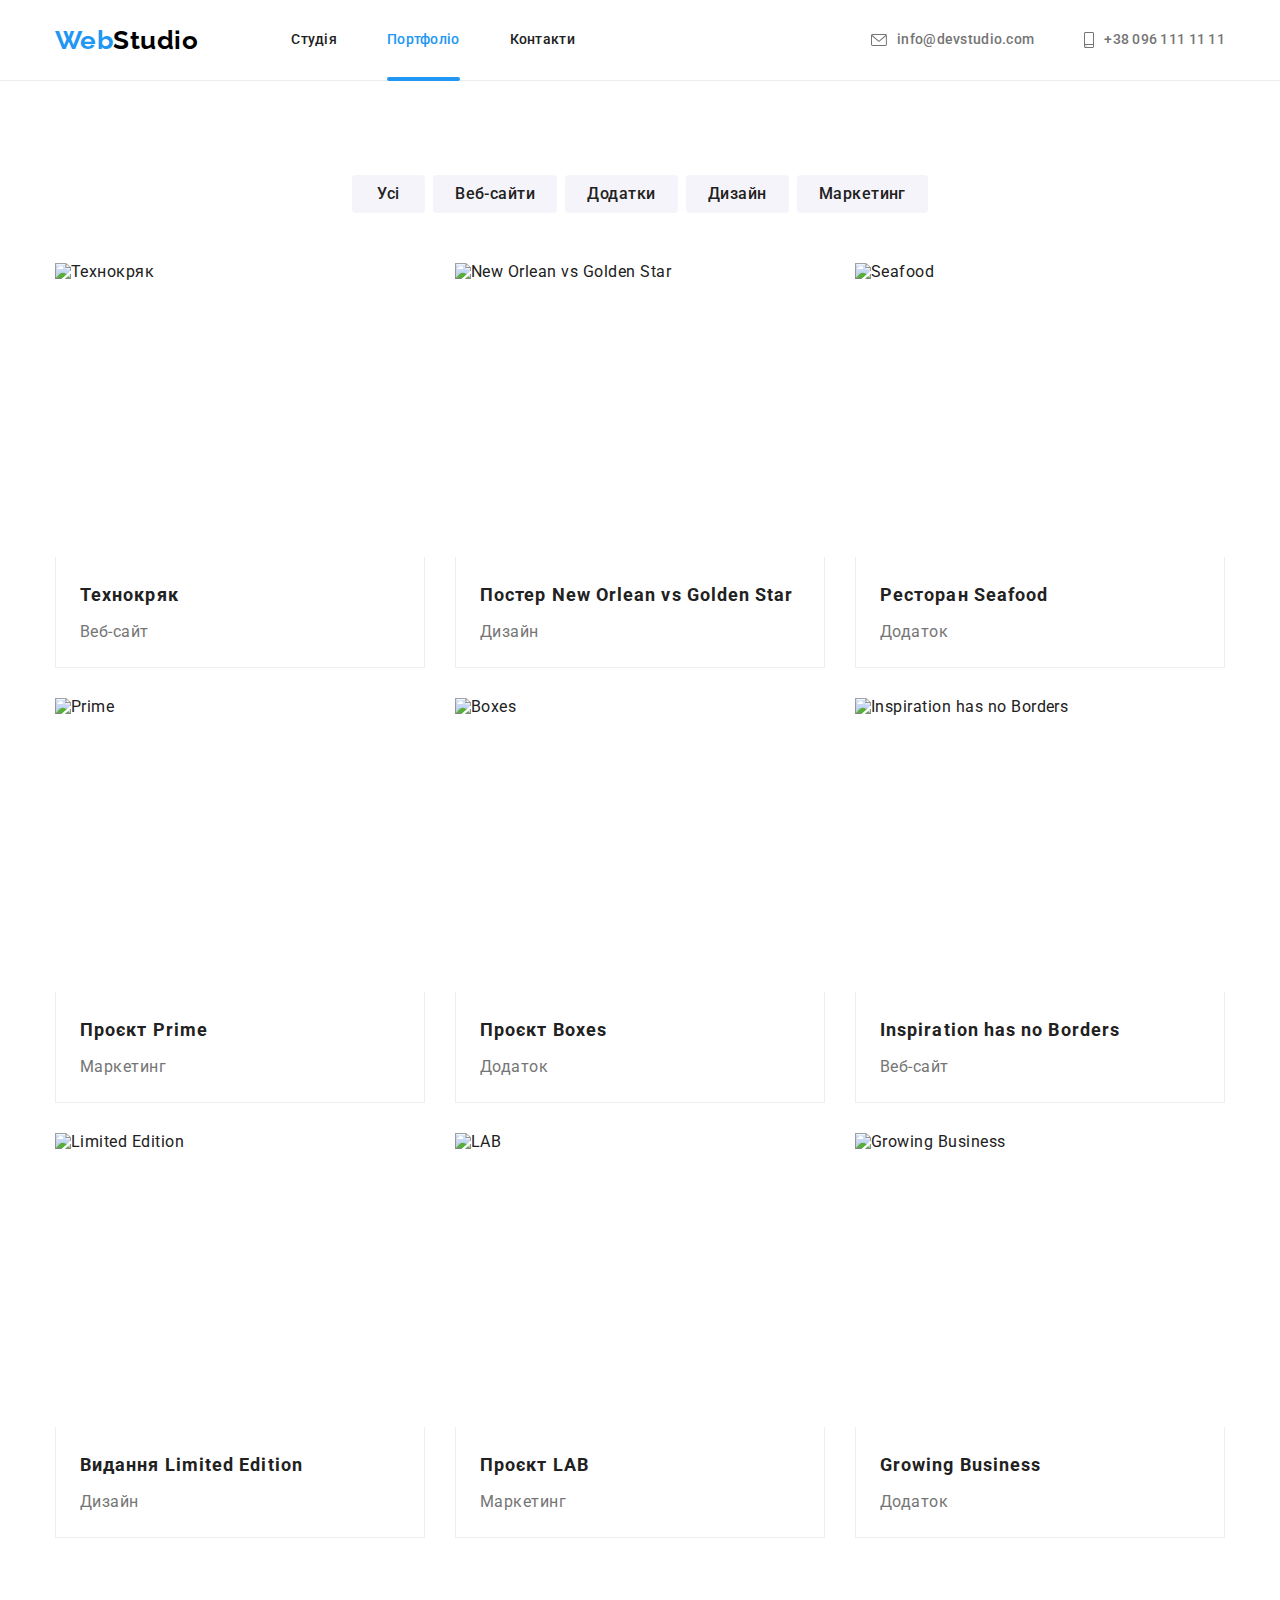
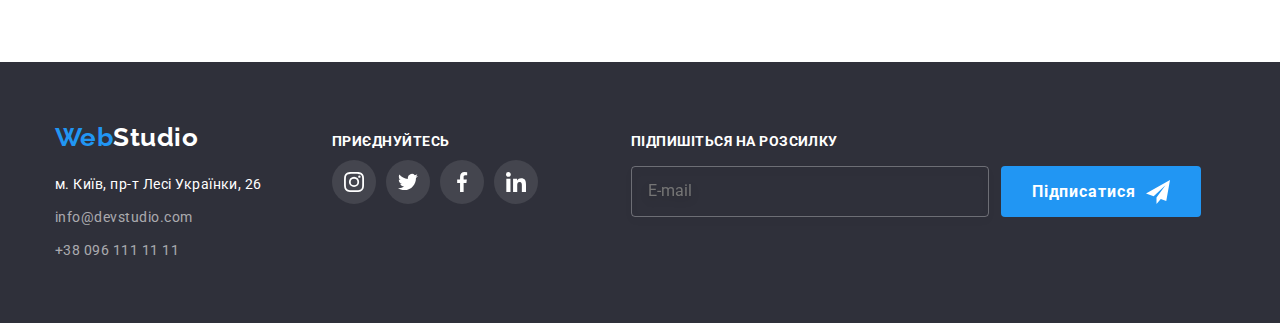
==== portfolio.html @ c639cb10 "SASS" ====
<!DOCTYPE html>
<html lang="uk">
  <head>
    <meta charset="UTF-8" />
    <meta http-equiv="X-UA-Compatible" content="IE=edge" />
    <meta name="viewport" content="width=device-width, initial-scale=1.0" />
    <title>WebStudio</title>
    <link rel="preconnect" href="https://fonts.googleapis.com" />
    <link rel="preconnect" href="https://fonts.gstatic.com" crossorigin />
    <link
      href="https://fonts.googleapis.com/css2?family=Raleway:wght@700&family=Roboto:wght@400;500;700;900&display=swap"
      rel="stylesheet"
    />
    <link
      rel="stylesheet"
      href="https://cdnjs.cloudflare.com/ajax/libs/modern-normalize/1.1.0/modern-normalize.min.css"
    />
    <!-- <link rel="stylesheet" href="./css/styles.css" /> -->
    <link rel="stylesheet" href="./css/main.min.css">
  </head>

  <body>
    <!--Шапка сайту-->
    <header class="header">
      <div class="container header__menu">
        <a class="logo header__logo" href="./index.html" lang="en"
          ><span class="logo--accent">Web</span>Studio</a>

        <nav class="nav">
          <ul class="nav__list">
            <li class="nav__item">
              <a class="nav__link" href="./index.html"
                >Студія</a
              >
            </li>
            <li class="nav__item">
              <a class="nav__link nav__link--current" href="./portfolio.html">Портфоліо</a>
            </li>
            <li class="nav__item"><a class="nav__link" href="">Контакти</a></li>
          </ul>
        </nav>

        <ul class="contacts">
          <li class="contacts__item">
            <a class="contacts__link" href="mailto:info@devstudio.com">
              <svg class="contacts__icon" width="16" height="12">
                <use href="./images/symbol-defs.svg#icon-envelope"></use>
              </svg>
              info@devstudio.com</a
            >
          </li>
          <li class="contacts__item">
            <a class="contacts__link" href="tel:+380961111111">
              <svg class="contacts__icon" width="10" height="16">
                <use href="./images/symbol-defs.svg#icon-smartphone"></use>
              </svg>
              +38 096 111 11 11</a
            >
          </li>
        </ul>
      </div>
    </header>

    <main>
      <section class="portfolio section">
        <div class="container">
          <!-- Buttons -->
          <h1 class="visually-hidden">Список проектів</h1>
          <ul class="portfolio__filters">
            <li class="portfolio__filter-item">
              <button class="portfolio__button" type="button">Усі</button>
            </li>
            <li class="portfolio__filter-item">
              <button class="portfolio__button" type="button">
                Веб-сайти
              </button>
            </li>
            <li class="portfolio__filter-item">
              <button class="portfolio__button" type="button">Додатки</button>
            </li>
            <li class="portfolio__filter-item">
              <button class="portfolio__button" type="button">Дизайн</button>
            </li>
            <li class="portfolio__filter-item">
              <button class="portfolio__button" type="button">Маркетинг</button>
            </li>
          </ul>

          <!-- Portfolio projects -->
          <ul class="portfolio__list">
            <li class="portfolio__item">
              <a class="project" href="">
                <div class="project__thumb">
                  <img
                    class="project__img"
                    src="./images/portfolio/project1.jpg"
                    alt="Технокряк"
                    width="370"
                    height="294"
                  />
                    <p class="project__thumb-text">Ресурс пропонує комплексні пропозиції з різним рівнем функціоналу та сервісів. Все це дозволить відвідувачу отримати вичерпні відомості про компанію чи приватну особу.</p>
                  </div>
                <div class="project__content">
                  <h2 class="project__title">Технокряк</h2>
                  <p class="project__works">Веб-сайт</p>
                </div>
              </a>
            </li>
            <li class="portfolio__item">
              <a class="project" href="">
                <div class="project__thumb">
                <img
                  class="project__img"
                  src="./images/portfolio/project2.jpg"
                  alt="New Orlean vs Golden Star"
                  width="370"
                  height="294"
                />
                <p class="project__thumb-text">Ресурс пропонує комплексні пропозиції з різним рівнем функціоналу та сервісів. Все це дозволить відвідувачу отримати вичерпні відомості про компанію чи приватну особу.</p>
                </div>
                <div class="project__content">
                  <h2 class="project__title">
                    Постер <span lang="en">New Orlean vs Golden Star</span>
                  </h2>
                  <p class="project__works">Дизайн</p>
                </div>
              </a>
            </li>
            <li class="portfolio__item">
              <a class="project" href="">
                <div class="project__thumb">
                <img
                  class="project__img"
                  src="./images/portfolio/project3.jpg"
                  alt="Seafood"
                  width="370"
                  height="294"
                />
                <p class="project__thumb-text">Ресурс пропонує комплексні пропозиції з різним рівнем функціоналу та сервісів. Все це дозволить відвідувачу отримати вичерпні відомості про компанію чи приватну особу.</p>
                </div>
                <div class="project__content">
                  <h2 class="project__title">
                    Ресторан <span lang="en">Seafood</span>
                  </h2>
                  <p class="project__works">Додаток</p>
                </div>
              </a>
            </li>
            <li class="portfolio__item">
              <a class="project" href="">
                <div class="project__thumb">
                <img
                  class="project__img"
                  src="./images/portfolio/project4.jpg"
                  alt="Prime"
                  width="370"
                  height="294"
                />
                <p class="project__thumb-text">Ресурс пропонує комплексні пропозиції з різним рівнем функціоналу та сервісів. Все це дозволить відвідувачу отримати вичерпні відомості про компанію чи приватну особу.</p>
                </div>
                <div class="project__content">
                  <h2 class="project__title">
                    Проєкт <span lang="en">Prime</span>
                  </h2>
                  <p class="project__works">Маркетинг</p>
                </div>
              </a>
            </li>
            <li class="portfolio__item">
              <a class="project" href="">
                <div class="project__thumb">
                <img
                  class="project__img"
                  src="./images/portfolio/project5.jpg"
                  alt="Boxes"
                  width="370"
                  height="294"
                />
                <p class="project__thumb-text">Ресурс пропонує комплексні пропозиції з різним рівнем функціоналу та сервісів. Все це дозволить відвідувачу отримати вичерпні відомості про компанію чи приватну особу.</p>
                </div>
                <div class="project__content">
                  <h2 class="project__title">
                    Проєкт <span lang="en">Boxes</span>
                  </h2>
                  <p class="project__works">Додаток</p>
                </div>
              </a>
            </li>
            <li class="portfolio__item">
              <a class="project" href="">
                <div class="project__thumb">
                <img
                  class="project__img"
                  src="./images/portfolio/project6.jpg"
                  alt="Inspiration has no Borders"
                  width="370"
                  height="294"
                />
                <p class="project__thumb-text">Ресурс пропонує комплексні пропозиції з різним рівнем функціоналу та сервісів. Все це дозволить відвідувачу отримати вичерпні відомості про компанію чи приватну особу.</p>
                </div>
                <div class="project__content">
                  <h2 class="project__title" lang="en">
                    Inspiration has no Borders
                  </h2>
                  <p class="project__works">Веб-сайт</p>
                </div>
              </a>
            </li>
            <li class="portfolio__item">
              <a class="project" href="">
                <div class="project__thumb">
                <img
                  class="project__img"
                  src="./images/portfolio/project7.jpg"
                  alt="Limited Edition"
                  width="370"
                  height="294"
                />
                <p class="project__thumb-text">Ресурс пропонує комплексні пропозиції з різним рівнем функціоналу та сервісів. Все це дозволить відвідувачу отримати вичерпні відомості про компанію чи приватну особу.</p>
                </div>
                <div class="project__content">
                  <h2 class="project__title">
                    Видання <span lang="en">Limited Edition</span>
                  </h2>
                  <p class="project__works">Дизайн</p>
                </div>
              </a>
            </li>
            <li class="portfolio__item">
              <a class="project" href="">
                <div class="project__thumb">
                <img
                  class="project__img"
                  src="./images/portfolio/project8.jpg"
                  alt="LAB"
                  width="370"
                  height="294"
                />
                <p class="project__thumb-text">Ресурс пропонує комплексні пропозиції з різним рівнем функціоналу та сервісів. Все це дозволить відвідувачу отримати вичерпні відомості про компанію чи приватну особу.</p>
                </div>
                <div class="project__content">
                  <h2 class="project__title">
                    Проєкт <span lang="en">LAB</span>
                  </h2>
                  <p class="project__works">Маркетинг</p>
                </div>
              </a>
            </li>
            <li class="portfolio__item">
              <a class="project" href="">
                <div class="project__thumb">
                <img
                  class="project__img"
                  src="./images/portfolio/project9.jpg"
                  alt="Growing Business"
                  width="370"
                  height="294"
                />
                <p class="project__thumb-text">Ресурс пропонує комплексні пропозиції з різним рівнем функціоналу та сервісів. Все це дозволить відвідувачу отримати вичерпні відомості про компанію чи приватну особу.</p>
                </div>
                <div class="project__content">
                  <h2 class="project__title" lang="en">Growing Business</h2>
                  <p class="project__works">Додаток</p>
                </div>
              </a>
            </li>
          </ul>
        </div>
      </section>
    </main>

    <!-- Футер -->
    <footer class="footer">
      <div class="container footer__container">
        <div class="logo-address">
          <a class="logo footer__logo" href="./index.html" lang="en"
            ><span class="logo--accent">Web</span>Studio</a
          >
          <address>
            <ul class="address">
              <li class="address__item">
                <p>м. Київ, пр-т Лесі Українки, 26</p>
              </li>
              <li class="address__item">
                <a class="address__link" href="mailto:info@devstudio.com"
                  >info@devstudio.com</a
                >
              </li>
              <li class="address__item">
                <a class="address__link" href="tel:+380961111111"
                  >+38 096 111 11 11</a
                >
              </li>
            </ul>
          </address>
        </div>

        <div class="join-in footer__join-in">
          <h2 class="join-in__sub-title">Приєднуйтесь</h2>
          <ul class="social">
            <li class="social__item">
              <a class="social__link social__link--gray-bcg" href="">
                <svg class="social__icon" width="20" height="20">
                  <use href="./images/symbol-defs.svg#icon-instagram"></use>
                </svg>
              </a>
            </li>
            <li class="social__item">
              <a class="social__link social__link--gray-bcg" href="">
                <svg class="social__icon" width="20" height="20">
                  <use href="./images/symbol-defs.svg#icon-twitter"></use>
                </svg>
              </a>
            </li>
            <li class="social__item">
              <a class="social__link social__link--gray-bcg" href="">
                <svg class="social__icon" width="20" height="20">
                  <use href="./images/symbol-defs.svg#icon-facebook"></use>
                </svg>
              </a>
            </li>
            <li class="social__item">
              <a class="social__link social__link--gray-bcg" href="">
                <svg class="social__icon" width="20" height="20">
                  <use href="./images/symbol-defs.svg#icon-linkedin"></use>
                </svg>
              </a>
            </li>
          </ul>
        </div>

        <div class="subscribe">
          <b class="subscribe__title">Підпишіться на розсилку</b>
          <form>
            <div class="subscribe__form">
              <input
                class="subscribe__input"
                name="email"
                type="email"
                placeholder="E-mail"
              />
              <button class="button button--secondary" type="submit">
                Підписатися
                <svg width="24" height="24">
                  <use href="./images/symbol-defs.svg#icon-send"></use>
                </svg>
              </button>
            </div>
          </form>
        </div>
      </div>
    </footer>
  </body>
</html>
---- css/styles.css ----
:root {
  --primary-text-color: #212121;
  --primary-white-color: #ffffff;
  --secondary-text-color: #757575;
  --logo-black-color: #000000;
  --bcg-hero-footer-color: #2f303a;
  --bcg-secondary-color: #f5f4fa;
  --accent-color: #2196f3;
  --text-footer-address-color: rgba(255, 255, 255, 0.6);
  --hover-button: #188ce8;
  --border-bottom-hero: #ececec;
  --border-content-portfolio: #eeeeee;
  --icon-envelope-phone: #757575;
  --social-networks: #afb1b8;
  --bcg-icon-footer: #44454e;
  --transition-timing: cubic-bezier(0.4, 0, 0.2, 1);
  --transition-duration: 250ms;
  --label-img-section: rgba(47, 48, 58, 0.8);
}

body {
  font-family: "Roboto", sans-serif;
  letter-spacing: 0.03em;
  color: var(--primary-text-color);
  background-color: var(--primary-white-color);
}

h1,
h2,
h3,
h4,
h5,
h6,
p {
  margin: 0;
}

.list {
  padding: 0;
  margin: 0;
  list-style: none;
}

.container {
  width: 1200px;
  padding-left: 15px;
  padding-right: 15px;
  margin: 0 auto;
}

.visually-hidden {
  overflow: hidden;
  position: absolute;
  white-space: nowrap;
  clip: rect(0 0 0 0);
  clip-path: inset(50%);
  height: 1px;
  width: 1px;
}

/* header */
.logo {
  transition: color var(--transition-duration) var(--transition-timing);

  color: var(--logo-black-color);
  font-family: "Raleway", sans-serif;
  font-weight: 700;
  font-size: 26px;
  line-height: 1.19;
  text-decoration: none;
}

.header__logo {
  margin-right: 93px;
}

.header {
  border-bottom: 1px solid var(--border-bottom-hero);
}

.logo--accent,
.logo:hover,
.logo:focus {
  color: var(--accent-color);
}

.header__menu {
  display: flex;
  align-items: center;
}

.nav__list {
  display: flex;
}

.nav__item:not(:last-child) {
  margin-right: 50px;
}

.nav__link {
  position: relative;

  transition: color var(--transition-duration) var(--transition-timing);

  display: block;
  padding: 32px 0;

  color: var(--primary-text-color);
  font-weight: 500;
  font-size: 14px;
  line-height: 1.14;
  letter-spacing: 0.02em;
  text-decoration: none;
}

.nav__link--current,
.nav__link:hover,
.nav__link:focus {
  color: var(--accent-color);
}

.nav__link--current::after {
  position: absolute;
  left: 0;
  bottom: -1px;

  display: inline-block;
  content: "";
  width: 100%;
  height: 4px;

  border-radius: 2px;
  background-color: var(--accent-color);
}

.contacts {
  display: flex;
  margin-left: auto;
}

.contacts__item + .contacts__item {
  margin-left: 50px;
}

.contacts__link {
  transition: color var(--transition-duration) var(--transition-timing);

  display: flex;
  align-items: center;
  padding: 32px 0;

  font-weight: 500;
  font-size: 14px;
  line-height: 1.14;
  letter-spacing: 0.02em;
  text-decoration: none;
  color: var(--secondary-text-color);
}

.contacts__link:hover,
.contacts__link:focus {
  color: var(--accent-color);
}

.contacts__icon {
  margin-right: 10px;

  fill: currentColor;
}

/* Hero */
.hero {
  padding: 200px 0;
  margin-left: auto;
  margin-right: auto;
  max-width: 1600px;

  background-image: linear-gradient(
      rgba(47, 48, 58, 0.4),
      rgba(47, 48, 58, 0.4)
    ),
    url(../images/hero-bcg.jpg);
  background-repeat: repeat;
  background-position: center;
  background-size: cover;
  text-align: center;
  background-color: var(--bcg-hero-footer-color);
}

.hero__title {
  margin: 0 auto;
  margin-bottom: 30px;
  max-width: 696px;

  font-weight: 900;
  font-size: 44px;
  line-height: 1.36;
  text-align: center;
  letter-spacing: 0.06em;
  text-transform: uppercase;
  color: var(--primary-white-color);
}

.button {
  transition: background-color var(--transition-duration)
    var(--transition-timing);

  padding: 10px 32px;
  min-width: 216px;

  font-family: inherit;
  font-weight: 700;
  font-size: 16px;
  line-height: 1.88;
  letter-spacing: 0.06em;
  border-radius: 4px;
  border: none;
  color: var(--primary-white-color);
  background-color: var(--accent-color);
  cursor: pointer;
}

/* .button.primary {
    padding: 10px 32px;
    min-width: 216px;
} */

.button:hover,
.button:focus {
  background-color: var(--hover-button);
}

/* Sections */
.section {
  padding: 94px 0;
}

.title {
  font-weight: 700;
  font-size: 36px;
  line-height: 1.17;
  text-align: center;
}

/* Features */
.features__title {
  margin-bottom: 50px;
}

.benefits__list {
  display: flex;
}

.benefits__item:not(:last-child) {
  margin-right: 30px;
  max-width: 270px;
}

.benefits__svg-container {
  display: flex;
  justify-content: center;
  align-items: center;
  margin-bottom: 30px;
  width: 270px;
  height: 120px;

  border-radius: 4px;
  background-color: var(--bcg-secondary-color);
}

.benefits__sub-title {
  margin-bottom: 10px;

  color: var(--primary-text-color);
  font-weight: 700;
  font-size: 14px;
  line-height: 1.14;
  text-transform: uppercase;
}

.benefits__text {
  font-size: 14px;
  line-height: 1.71;
  color: var(--secondary-text-color);
}

/* What we do? */
.activities {
  padding-top: 0;
  padding-bottom: 94px;
}

.activities__title {
  margin-bottom: 50px;
}

.app {
  display: flex;
}

.app__item:not(:last-child) {
  margin-right: 30px;
}

.app__icon {
  display: block;
}

.app__label {
  position: relative;
}

.app__sub-title {
  position: absolute;
  bottom: 0;
  left: 0;

  display: flex;
  justify-content: center;
  align-items: center;
  width: 100%;
  height: 70px;

  font-weight: 700;
  font-size: 14px;
  line-height: 1.14;
  text-transform: uppercase;

  color: var(--primary-white-color);
  background-color: var(--label-img-section);
}

/* Our team */
.squad {
  background-color: var(--bcg-secondary-color);
}

.squad__title {
  margin-bottom: 50px;
}

.team {
  display: flex;
}

.team__item {
  width: calc((100% - 90px) / 4);

  box-shadow: 0px 1px 3px rgba(0, 0, 0, 0.12), 0px 1px 1px rgba(0, 0, 0, 0.14),
    0px 2px 1px rgba(0, 0, 0, 0.2);
  border-radius: 0px 0px 4px 4px;
  background-color: var(--primary-white-color);
}

.team__item:not(:last-child) {
  margin-right: 30px;
}

.team__icon {
  display: block;
  /* width: 100%; */
}

.team__info {
  padding: 30px;
}

.team__name {
  margin-bottom: 10px;

  font-weight: 500;
  font-size: 16px;
  line-height: 1.19;
  text-align: center;
}

.team__position {
  margin-bottom: 16px;

  font-size: 16px;
  line-height: 1.19;
  text-align: center;
  color: var(--secondary-text-color);
}

/* Social network */
.social {
  display: flex;
  justify-content: center;
  align-items: center;
}

.social__item:not(:last-child) {
  margin-right: 10px;
}

.social__link {
  transition: background-color var(--transition-duration)
      var(--transition-timing),
    color var(--transition-duration) var(--transition-timing);

  display: flex;
  justify-content: center;
  align-items: center;
  width: 44px;
  height: 44px;

  border-radius: 50%;
  color: var(--social-networks);
}

.social__link:hover,
.social__link:focus {
  color: var(--primary-white-color);
  background-color: var(--accent-color);
}

.social__link:not(:last-child) {
  margin-right: 10px;
}

.social__icon {
  fill: currentColor;
}

/* Regular customers */
.clientele__title {
  margin-bottom: 50px;
}

.clients {
  display: flex;
}

.clients__item:not(:last-child) {
  margin-right: 30px;
}

.clients__link {
  transition: color var(--transition-duration) var(--transition-timing),
    border var(--transition-duration) var(--transition-timing);

  display: flex;
  justify-content: center;
  align-items: center;
  width: 170px;
  height: 92px;

  border: 1px solid var(--social-networks);
  border-radius: 4px;
  color: var(--social-networks);
}

.clients__link:hover,
.clients__link:focus {
  border: 1px solid var(--accent-color);
  color: var(--accent-color);
}

.clients__icon {
  fill: currentColor;
}

/* Footer */
.footer {
  padding: 60px 0;

  color: var(--primary-white-color);
  background-color: var(--bcg-hero-footer-color);
}

.footer__container {
  display: flex;
  align-items: baseline;
}

.logo-address {
  margin-right: 70px;
}

.footer__logo {
  display: block;
  margin-bottom: 20px;

  color: var(--primary-white-color);
}

.address {
  font-size: 14px;
  line-height: 1.71;
  font-style: normal;
}

.address__item:not(:last-child) {
  margin-bottom: 9px;
}

.address__link {
  transition: color var(--transition-duration) var(--transition-timing);

  text-decoration: none;
  color: var(--text-footer-address-color);
}

.address__link:hover,
.address__link:focus {
  color: var(--accent-color);
}

.footer__join-in {
  margin-right: 93px;
}

.join-in__sub-title {
  margin-bottom: 10px;

  font-weight: 700;
  font-size: 14px;
  line-height: 1.14;
  text-transform: uppercase;
}

.social__link--gray-bcg {
  transition: background-color var(--transition-duration)
    var(--transition-timing);

  color: var(--primary-white-color);
  background-color: var(--bcg-icon-footer);
}

/* .footer__join-in .soc-network:hover,
.footer__join-in .soc-network:focus {
  background-color: var(--accent-color);
} */

/* .soc-network:hover,
.soc-network:focus {
  background-color: var(--accent-color);
} */

/* Subscribe form */
.subscribe__title {
  display: block;
  margin-bottom: 15px;

  font-weight: 700;
  font-size: 14px;
  line-height: 1.45;
  text-transform: uppercase;

  color: var(--primary-white-color);
}

.subscribe__form {
  display: flex;
  gap: 12px;
}

.subscribe__input {
  padding: 15px 16px;
  min-width: 358px;

  transition: border var(--transition-duration) var(--transition-timing);

  outline: transparent;
  border: 1px solid rgba(255, 255, 255, 0.3);
  filter: drop-shadow(0px 4px 4px rgba(0, 0, 0, 0.15));
  border-radius: 4px;
  background-color: transparent;
}

.subscribe__input:focus {
  border: 1px solid var(--accent-color);
}

.button--secondary {
  display: flex;
  align-items: center;
  justify-content: center;
  gap: 10px;

  padding: 10px 28px;
  min-width: 200px;
}

/* Portfolio page*/
.portfolio__filters {
  display: flex;
  justify-content: center;
  padding-bottom: 50px;
}

.portfolio__filter-item:not(:last-child) {
  margin-right: 8px;
}

.portfolio__button {
  transition: background-color var(--transition-duration)
      var(--transition-timing),
    color var(--transition-duration) var(--transition-timing),
    box-shadow var(--transition-duration) var(--transition-timing);

  display: block;
  padding: 6px 22px;
  min-width: 73px;

  font-family: inherit;
  font-weight: 500;
  font-size: 16px;
  line-height: 1.62;
  letter-spacing: 0.03em;
  border: none;
  border-radius: 4px;
  color: var(--primary-text-color);
  background-color: var(--bcg-secondary-color);
  cursor: pointer;
}

.portfolio__button:hover,
.portfolio__button:focus {
  box-shadow: 0px 3px 1px rgba(0, 0, 0, 0.1), 0px 1px 2px rgba(0, 0, 0, 0.08),
    0px 2px 2px rgba(0, 0, 0, 0.12);
  color: var(--primary-white-color);
  background-color: var(--accent-color);
}

/* Portfolio projects list*/
.portfolio__list {
  display: flex;
  flex-wrap: wrap;
}

.portfolio__item {
  transition: box-shadow var(--transition-duration) var(--transition-timing);

  margin-right: 30px;
  margin-bottom: 30px;
  width: calc((100% - 60px) / 3);
}

.portfolio__item:hover,
.portfolio__item:focus {
  box-shadow: 0px 1px 1px rgba(0, 0, 0, 0.12), 0px 4px 4px rgba(0, 0, 0, 0.06),
    1px 4px 6px rgba(0, 0, 0, 0.16);
}

.portfolio__item:nth-child(3n) {
  margin-right: 0;
}

.project {
  text-decoration: none;
  color: var(--primary-text-color);
}

.project:hover .project__thumb-text,
.project:focus .project__thumb-text {
  transform: translateY(0);
}

.project__thumb {
  position: relative;
  overflow: hidden;
}

.project__img {
  display: block;
}

.project__thumb-text {
  display: inline-block;
  position: absolute;
  top: 0;
  left: 0;
  transform: translateY(100%);
  transition: transform var(--transition-duration) var(--transition-timing);

  width: 100%;
  height: 100%;
  padding: 63px 24px;

  font-size: 18px;
  line-height: 1.56;
  color: var(--primary-white-color);
  background-color: rgba(33, 150, 243, 0.9);
}

.project__content {
  padding: 20px 24px;

  border-bottom: 1px solid var(--border-content-portfolio);
  border-right: 1px solid var(--border-content-portfolio);
  border-left: 1px solid var(--border-content-portfolio);
}

.project__title {
  margin-bottom: 4px;

  font-weight: 700;
  font-size: 18px;
  line-height: 2;
  letter-spacing: 0.06em;
}

.project__works {
  font-size: 16px;
  line-height: 1.88;
  color: var(--secondary-text-color);
}

/* Modal window */
.is-hidden {
  opacity: 0;
  visibility: hidden;
  pointer-events: none;
}

.backdrop {
  position: fixed;
  top: 0;
  transition: opacity var(--transition-duration) var(--transition-timing),
    visibility var(--transition-duration) var(--transition-timing);

  width: 100%;
  height: 100%;

  background-color: rgba(0, 0, 0, 0.2);
}

.modal {
  position: absolute;
  top: 50%;
  left: 50%;
  transform: translate(-50%, -50%) scaleY(1);
  transition: transform var(--transition-duration) var(--transition-timing);

  padding: 40px;
  min-height: 581px;
  width: 528px;

  box-shadow: 0px 1px 3px rgba(0, 0, 0, 0.12), 0px 1px 1px rgba(0, 0, 0, 0.14),
    0px 2px 1px rgba(0, 0, 0, 0.2);
  border-radius: 4px;
  background-color: var(--primary-white-color);
}

.backdrop.is-hidden .modal {
  transform: translate(-50%, -50%) scaleY(0);
}

.button-close {
  position: absolute;
  top: 8px;
  right: 8px;

  display: flex;
  justify-content: center;
  align-items: center;
  padding: 0;

  transition: fill var(--transition-duration) var(--transition-timing);

  width: 30px;
  height: 30px;
  border-radius: 50%;
  border: 1px solid rgba(0, 0, 0, 0.1);
  background-color: var(--primary-white-color);
  cursor: pointer;
}

.button-close:hover,
.button-close:focus {
  fill: var(--accent-color);
}

.modal__title {
  margin-bottom: 12px;

  font-weight: 700;
  font-size: 20px;
  line-height: 23px;
  text-align: center;

  color: var(--primary-text-color);
}

.modal__label {
  display: block;
  margin-bottom: 10px;
}

.modal__text {
  display: block;
  margin-bottom: 4px;

  font-size: 12px;
  line-height: 1.17;
  letter-spacing: 0.01em;
  color: var(--secondary-text-color);
}

.modal__input-wrap {
  position: relative;
  display: block;
}

.modal__input {
  width: 100%;
  height: 40px;
  padding-left: 42px;

  transition: border var(--transition-duration) var(--transition-timing);

  border: 1px solid rgba(33, 33, 33, 0.2);
  border-radius: 4px;
}

.modal__input:focus {
  outline: transparent;
  border: 1px solid var(--accent-color);
}

.modal__svg {
  position: absolute;
  top: 11px;
  left: 12px;

  transition: fill var(--transition-duration) var(--transition-timing);
}

.modal__input:focus + .modal__svg {
  fill: var(--accent-color);
}

.modal__svg:focus {
  fill: var(--accent-color);
}

.modal__label-textarea {
  margin-bottom: 20px;
}

.modal__textarea {
  padding: 12px 16px;
  width: 100%;
  height: 120px;

  transition: border var(--transition-duration) var(--transition-timing);

  border: 1px solid rgba(33, 33, 33, 0.2);
  border-radius: 4px;
  resize: none;
}

.modal__textarea:focus {
  outline: transparent;
  border: 1px solid var(--accent-color);
}

.modal__textarea::placeholder {
  font-size: 12px;
  line-height: 1.71;
  letter-spacing: 0.01em;

  color: rgba(117, 117, 117, 0.5);
}

.modal__label-checkbox {
  display: flex;
  justify-content: center;
  align-items: center;
  margin-bottom: 30px;

  font-weight: 400;
  font-size: 14px;
  line-height: 1.71;
  text-align: center;
  color: var(--secondary-text-color);
}

.modal__icon-checkbox {
  /* display: inline-block; */
  display: flex;
  align-items: center;
  justify-content: center;
  margin-right: 7px;
  width: 16px;
  height: 15px;

  transition: background-color var(--transition-duration)
    var(--transition-timing);

  border: 2px solid var(--primary-text-color);
  border-radius: 2px;
  fill: transparent;
}

.modal__input-checkbox:checked + .modal__icon-checkbox {
  background-color: var(--accent-color);
  border-color: transparent;
  fill: var(--primary-white-color);
}

.modal--license-agree {
  margin-left: 5px;

  font-size: 14px;
  line-height: 1.71;
  text-decoration-line: underline;
  color: var(--accent-color);
  cursor: pointer;
}

.button--modal {
  display: block;
  margin: 0 auto;

  padding: 10px 52px;
  min-width: 200px;

  box-shadow: 0px 4px 4px rgba(0, 0, 0, 0.15);
}
---- css/main.min.css ----
h1,h2,h3,h4,h5,h6,p{margin:0}.visually-hidden{overflow:hidden;position:absolute;white-space:nowrap;clip:rect(0 0 0 0);-webkit-clip-path:inset(50%);clip-path:inset(50%);height:1px;width:1px}.portfolio__list,.portfolio__filters,.address,.clients,.team,.app,.benefits__list,.contacts,.nav__list,.social{padding:0;margin:0;list-style:none}body{font-family:"Roboto",sans-serif;letter-spacing:.03em;color:var(--primary-text-color);background-color:var(--primary-white-color)}.container{width:1200px;padding-left:15px;padding-right:15px;margin:0 auto}.section{padding:94px 0}.title{font-weight:700;font-size:36px;line-height:1.17;text-align:center}.logo{transition:color 250ms cubic-bezier(0.4, 0, 0.2, 1);color:#000;font-family:"Raleway",sans-serif;font-weight:700;font-size:26px;line-height:1.19;text-decoration:none}.logo--accent,.logo:hover,.logo:focus{color:#2196f3}.button{transition:background-color 250ms cubic-bezier(0.4, 0, 0.2, 1);padding:10px 32px;min-width:216px;font-family:inherit;font-weight:700;font-size:16px;line-height:1.88;letter-spacing:.06em;border-radius:4px;border:none;color:#fff;background-color:#2196f3;cursor:pointer}.button:hover,.button:focus{background-color:#188ce8}.social{display:flex;justify-content:center;align-items:center}.social__item:not(:last-child){margin-right:10px}.social__link{transition:all 250ms cubic-bezier(0.4, 0, 0.2, 1);display:flex;justify-content:center;align-items:center;width:44px;height:44px;border-radius:50%;color:#afb1b8}.social__link:hover,.social__link:focus{color:#fff;background-color:#2196f3}.social__link:not(:last-child){margin-right:10px}.social__icon{fill:currentColor}.header{border-bottom:1px solid #ececec}.header__logo{margin-right:93px}.header__menu{display:flex;align-items:center}.nav__list{display:flex}.nav__item:not(:last-child){margin-right:50px}.nav__link{position:relative;transition:color 250ms cubic-bezier(0.4, 0, 0.2, 1);display:block;padding:32px 0;color:#212121;font-weight:500;font-size:14px;line-height:1.14;letter-spacing:.02em;text-decoration:none}.nav__link--current,.nav__link:hover,.nav__link:focus{color:#2196f3}.nav__link--current::after{position:absolute;left:0;bottom:-1px;display:inline-block;content:"";width:100%;height:4px;border-radius:2px;background-color:#2196f3}.contacts{display:flex;margin-left:auto}.contacts__item+.contacts__item{margin-left:50px}.contacts__icon{margin-right:10px;fill:currentColor}.contacts__link{transition:color 250ms cubic-bezier(0.4, 0, 0.2, 1);display:flex;align-items:center;padding:32px 0;font-weight:500;font-size:14px;line-height:1.14;letter-spacing:.02em;text-decoration:none;color:#757575}.contacts__link:hover,.contacts__link:focus{color:#2196f3}.hero{padding:200px 0;margin-left:auto;margin-right:auto;max-width:1600px;background-image:linear-gradient(rgba(47, 48, 58, 0.4), rgba(47, 48, 58, 0.4)),url(../images/hero-bcg.jpg);background-repeat:repeat;background-position:center;background-size:cover;text-align:center;background-color:#2f303a}.hero__title{margin:0 auto;margin-bottom:30px;max-width:696px;font-weight:900;font-size:44px;line-height:1.36;text-align:center;letter-spacing:.06em;text-transform:uppercase;color:#fff}.features__title{margin-bottom:50px}.benefits__list{display:flex}.benefits__item:not(:last-child){margin-right:30px;max-width:270px}.benefits__svg-container{display:flex;justify-content:center;align-items:center;margin-bottom:30px;width:270px;height:120px;border-radius:4px;background-color:#f5f4fa}.benefits__sub-title{margin-bottom:10px;color:var(--primary-text-color);font-weight:700;font-size:14px;line-height:1.14;text-transform:uppercase}.benefits__text{font-size:14px;line-height:1.71;color:#757575}.activities{padding-top:0;padding-bottom:94px}.activities__title{margin-bottom:50px}.app{display:flex}.app__item:not(:last-child){margin-right:30px}.app__icon{display:block}.app__label{position:relative}.app__sub-title{position:absolute;bottom:0;left:0;display:flex;justify-content:center;align-items:center;width:100%;height:70px;font-weight:700;font-size:14px;line-height:1.14;text-transform:uppercase;color:#fff;background-color:rgba(47,48,58,.8)}.squad{background-color:#f5f4fa}.squad__title{margin-bottom:50px}.team{display:flex}.team__item{width:calc((100% - 90px)/4);box-shadow:0px 1px 3px rgba(0,0,0,.12),0px 1px 1px rgba(0,0,0,.14),0px 2px 1px rgba(0,0,0,.2);border-radius:0px 0px 4px 4px;background-color:#fff}.team__item:not(:last-child){margin-right:30px}.team__icon{display:block;width:100%}.team__info{padding:30px}.team__name{margin-bottom:10px;font-weight:500;font-size:16px;line-height:1.19;text-align:center}.team__position{margin-bottom:16px;font-size:16px;line-height:1.19;text-align:center;color:#757575}.clientele__title{margin-bottom:50px}.clients{display:flex}.clients__item:not(:last-child){margin-right:30px}.clients__link{transition:all 250ms cubic-bezier(0.4, 0, 0.2, 1);display:flex;justify-content:center;align-items:center;width:170px;height:92px;border:1px solid #afb1b8;border-radius:4px;color:#afb1b8}.clients__link:hover,.clients__link:focus{border:1px solid #2196f3;color:#2196f3}.clients__icon{fill:currentColor}.footer{padding:60px 0;color:#fff;background-color:#2f303a}.footer__container{display:flex;align-items:baseline}.footer__logo{display:block;margin-bottom:20px;color:#fff}.footer__join-in{margin-right:93px}.logo-address{margin-right:70px}.join-in__sub-title{margin-bottom:10px;font-weight:700;font-size:14px;line-height:1.14;text-transform:uppercase}.social__link--gray-bcg{transition:background-color 250ms cubic-bezier(0.4, 0, 0.2, 1);color:#fff;background-color:#44454e}.address{font-size:14px;line-height:1.71;font-style:normal}.address__item:not(:last-child){margin-bottom:9px}.address__link{transition:color 250ms cubic-bezier(0.4, 0, 0.2, 1);text-decoration:none;color:rgba(255,255,255,.6)}.address__link:hover,.address__link:focus{color:#2196f3}.subscribe__title{display:block;margin-bottom:15px;font-weight:700;font-size:14px;line-height:1.45;text-transform:uppercase;color:#fff}.subscribe__form{display:flex;gap:12px}.subscribe__input{padding:15px 16px;min-width:358px;transition:border 250ms cubic-bezier(0.4, 0, 0.2, 1);outline:rgba(0,0,0,0);border:1px solid rgba(255,255,255,.3);filter:drop-shadow(0px 4px 4px rgba(0, 0, 0, 0.15));border-radius:4px;background-color:rgba(0,0,0,0)}.subscribe__input:focus{border:1px solid #2196f3}.button--secondary{display:flex;align-items:center;justify-content:center;gap:10px;padding:10px 28px;min-width:200px}.is-hidden{opacity:0;visibility:hidden;pointer-events:none}.backdrop{position:fixed;top:0;transition:all 250ms cubic-bezier(0.4, 0, 0.2, 1);width:100%;height:100%;background-color:rgba(0,0,0,.2)}.modal{position:absolute;top:50%;left:50%;transform:translate(-50%, -50%) scaleY(1);transition:transform 250ms cubic-bezier(0.4, 0, 0.2, 1);padding:40px;min-height:581px;width:528px;box-shadow:0px 1px 3px rgba(0,0,0,.12),0px 1px 1px rgba(0,0,0,.14),0px 2px 1px rgba(0,0,0,.2);border-radius:4px;background-color:#fff}.backdrop.is-hidden .modal{transform:translate(-50%, -50%) scaleY(0)}.button-close{position:absolute;top:8px;right:8px;display:flex;justify-content:center;align-items:center;padding:0;transition:fill 250ms cubic-bezier(0.4, 0, 0.2, 1);width:30px;height:30px;border-radius:50%;border:1px solid rgba(0,0,0,.1);background-color:#fff;cursor:pointer}.button-close:hover,.button-close:focus{fill:#2196f3}.modal__title{margin-bottom:12px;font-weight:700;font-size:20px;line-height:23px;text-align:center;color:#212121}.modal__label{display:block;margin-bottom:10px}.modal__text{display:block;margin-bottom:4px;font-size:12px;line-height:1.17;letter-spacing:.01em;color:#757575}.modal__input-wrap{position:relative;display:block}.modal__input{width:100%;height:40px;padding-left:42px;transition:border 250ms cubic-bezier(0.4, 0, 0.2, 1);border:1px solid rgba(33,33,33,.2);border-radius:4px}.modal__input:focus{outline:rgba(0,0,0,0);border:1px solid #2196f3}.modal__svg{position:absolute;top:11px;left:12px;transition:fill 250ms cubic-bezier(0.4, 0, 0.2, 1)}.modal__input:focus+.modal__svg{fill:#2196f3}.modal__svg:focus{fill:#2196f3}.modal__label-textarea{margin-bottom:20px}.modal__textarea{padding:12px 16px;width:100%;height:120px;transition:border 250ms cubic-bezier(0.4, 0, 0.2, 1);border:1px solid rgba(33,33,33,.2);border-radius:4px;resize:none}.modal__textarea:focus{outline:rgba(0,0,0,0);border:1px solid #2196f3}.modal__textarea::-moz-placeholder{font-size:12px;line-height:1.71;letter-spacing:.01em;color:rgba(117,117,117,.5)}.modal__textarea:-ms-input-placeholder{font-size:12px;line-height:1.71;letter-spacing:.01em;color:rgba(117,117,117,.5)}.modal__textarea::placeholder{font-size:12px;line-height:1.71;letter-spacing:.01em;color:rgba(117,117,117,.5)}.modal__label-checkbox{display:flex;justify-content:center;align-items:center;margin-bottom:30px;font-weight:400;font-size:14px;line-height:1.71;text-align:center;color:#757575}.modal__icon-checkbox{display:flex;align-items:center;justify-content:center;margin-right:7px;width:16px;height:15px;transition:background-color 250ms cubic-bezier(0.4, 0, 0.2, 1);border:2px solid #212121;border-radius:2px;fill:rgba(0,0,0,0)}.modal__input-checkbox:checked+.modal__icon-checkbox{background-color:#2196f3;border-color:rgba(0,0,0,0);fill:#fff}.modal--license-agree{margin-left:5px;font-size:14px;line-height:1.71;-webkit-text-decoration-line:underline;text-decoration-line:underline;color:#2196f3;cursor:pointer}.button--modal{display:block;margin:0 auto;padding:10px 52px;min-width:200px;box-shadow:0px 4px 4px rgba(0,0,0,.15)}.portfolio__filters{display:flex;justify-content:center;padding-bottom:50px}.portfolio__filter-item:not(:last-child){margin-right:8px}.portfolio__button{transition:all 250ms cubic-bezier(0.4, 0, 0.2, 1);display:block;padding:6px 22px;min-width:73px;font-family:inherit;font-weight:500;font-size:16px;line-height:1.62;letter-spacing:.03em;border:none;border-radius:4px;color:#212121;background-color:#f5f4fa;cursor:pointer}.portfolio__button:hover,.portfolio__button:focus{box-shadow:0px 3px 1px rgba(0,0,0,.1),0px 1px 2px rgba(0,0,0,.08),0px 2px 2px rgba(0,0,0,.12);color:#fff;background-color:#2196f3}.portfolio__list{display:flex;flex-wrap:wrap}.portfolio__item{transition:box-shadow 250ms cubic-bezier(0.4, 0, 0.2, 1);margin-right:30px;margin-bottom:30px;width:calc((100% - 60px)/3)}.portfolio__item:hover,.portfolio__item:focus{box-shadow:0px 1px 1px rgba(0,0,0,.12),0px 4px 4px rgba(0,0,0,.06),1px 4px 6px rgba(0,0,0,.16)}.portfolio__item:nth-child(3n){margin-right:0}.project{text-decoration:none;color:#212121}.project__thumb{position:relative;overflow:hidden}.project__img{display:block;width:100%}.project__thumb-text{display:inline-block;position:absolute;top:0;left:0;transform:translateY(100%);transition:transform 250ms cubic-bezier(0.4, 0, 0.2, 1);width:100%;height:100%;padding:63px 24px;font-size:18px;line-height:1.56;color:#fff;background-color:rgba(33,150,243,.9)}.project:hover .project__thumb-text,.project:focus .project__thumb-text{transform:translateY(0)}.project__content{padding:20px 24px;border-bottom:1px solid #eee;border-right:1px solid #eee;border-left:1px solid #eee}.project__title{margin-bottom:4px;font-weight:700;font-size:18px;line-height:2;letter-spacing:.06em}.project__works{font-size:16px;line-height:1.88;color:#757575}/*# sourceMappingURL=main.min.css.map */
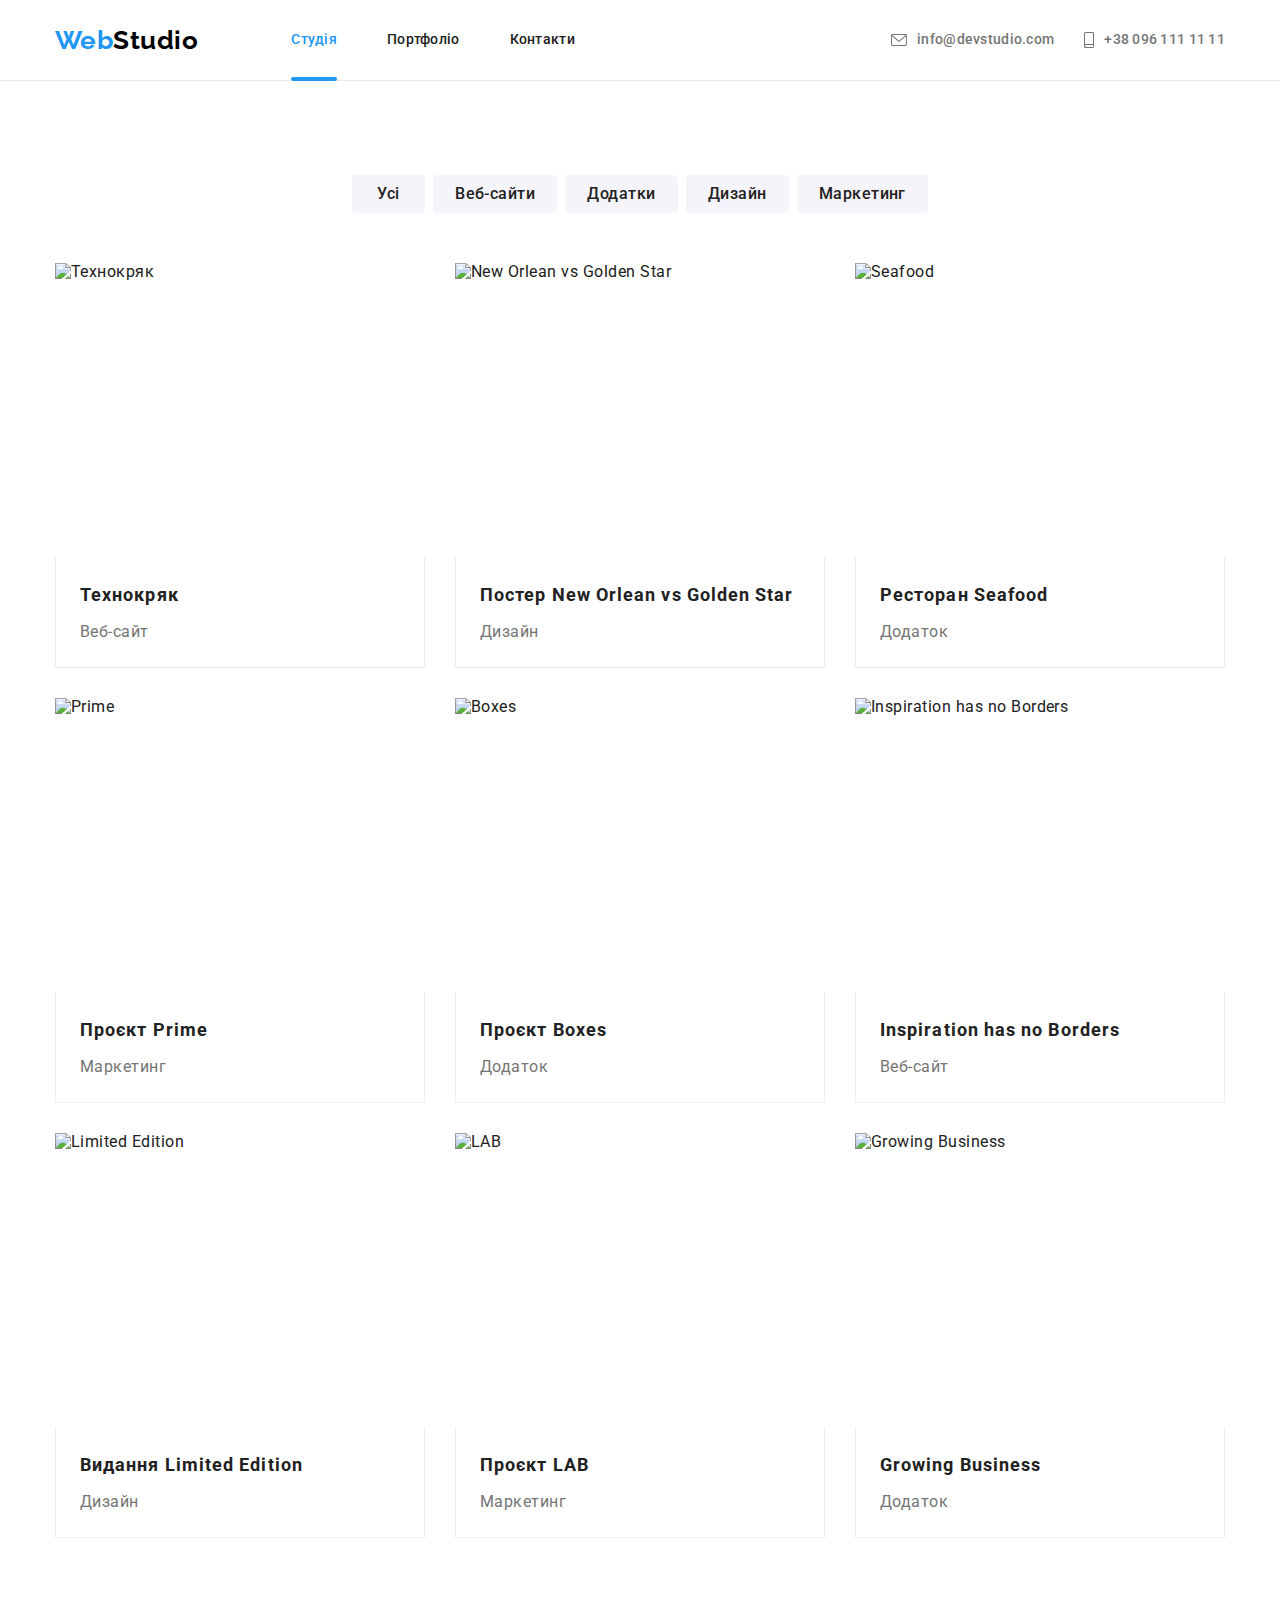
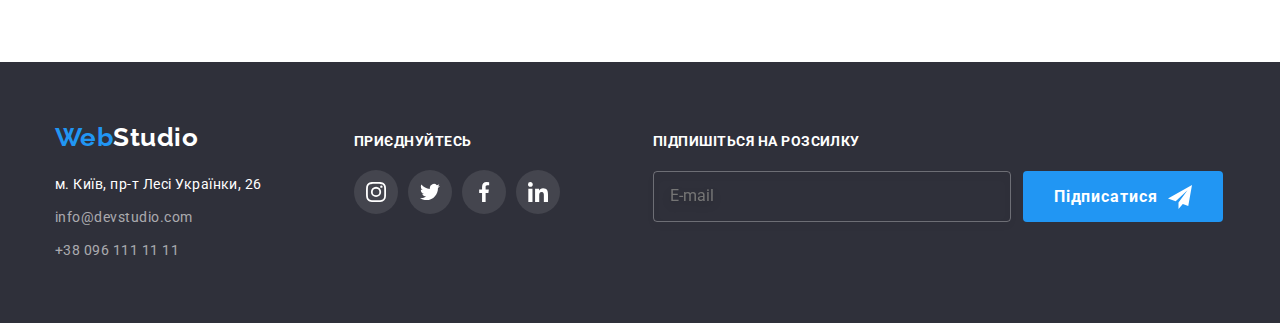
==== commit 4a4bf563: "Добавляет адаптив" ====
--- a/portfolio.html
+++ b/portfolio.html
@@ -15,8 +15,7 @@
       rel="stylesheet"
       href="https://cdnjs.cloudflare.com/ajax/libs/modern-normalize/1.1.0/modern-normalize.min.css"
     />
-    <!-- <link rel="stylesheet" href="./css/styles.css" /> -->
-    <link rel="stylesheet" href="./css/main.min.css">
+    <link rel="stylesheet" href="./css/main.min.css" />
   </head>
 
   <body>
@@ -24,40 +23,99 @@
     <header class="header">
       <div class="container header__menu">
         <a class="logo header__logo" href="./index.html" lang="en"
-          ><span class="logo--accent">Web</span>Studio</a>
-
-        <nav class="nav">
-          <ul class="nav__list">
-            <li class="nav__item">
-              <a class="nav__link" href="./index.html"
-                >Студія</a
-              >
-            </li>
-            <li class="nav__item">
-              <a class="nav__link nav__link--current" href="./portfolio.html">Портфоліо</a>
-            </li>
-            <li class="nav__item"><a class="nav__link" href="">Контакти</a></li>
-          </ul>
-        </nav>
-
-        <ul class="contacts">
-          <li class="contacts__item">
-            <a class="contacts__link" href="mailto:info@devstudio.com">
-              <svg class="contacts__icon" width="16" height="12">
-                <use href="./images/symbol-defs.svg#icon-envelope"></use>
-              </svg>
-              info@devstudio.com</a
-            >
-          </li>
-          <li class="contacts__item">
-            <a class="contacts__link" href="tel:+380961111111">
-              <svg class="contacts__icon" width="10" height="16">
-                <use href="./images/symbol-defs.svg#icon-smartphone"></use>
-              </svg>
-              +38 096 111 11 11</a
-            >
-          </li>
-        </ul>
+          ><span class="logo__web logo__web--accent">Web</span>Studio</a
+        >
+
+        <button
+          type="button"
+          class="menu-button-open"
+          aria-controls="menu-container"
+          data-menu-open
+        >
+          <svg width="40" height="40">
+            <use
+              class="icon-menu"
+              href="./images/symbol-defs.svg#icon-menu_40px"
+            ></use>
+          </svg>
+        </button>
+
+        <div class="menu-container hidden" id="menu-container" data-menu>
+          <button type="button" class="menu-button-close" data-menu-close>
+            <svg width="40" height="40">
+              <use
+                class="icon-close"
+                href="./images/symbol-defs.svg#icon-close_40px"
+              ></use>
+            </svg>
+          </button>
+
+          <nav class="nav">
+            <ul class="nav__list">
+              <li class="nav__item">
+                <a class="nav__link nav__link--current" href="./index.html"
+                  >Студія</a
+                >
+              </li>
+              <li class="nav__item">
+                <a class="nav__link" href="./portfolio.html">Портфоліо</a>
+              </li>
+              <li class="nav__item">
+                <a class="nav__link" href="">Контакти</a>
+              </li>
+            </ul>
+          </nav>
+
+          <div class="contacts-menu-links">
+            <ul class="contacts">
+              <li class="contacts__item">
+                <a
+                  class="contacts__link contacts__link--font-mail"
+                  href="mailto:info@devstudio.com"
+                >
+                  <svg
+                    class="contacts__icon contacts__icon--mail"
+                    width="16"
+                    height="12"
+                  >
+                    <use href="./images/symbol-defs.svg#icon-envelope"></use>
+                  </svg>
+                  info@devstudio.com</a
+                >
+              </li>
+              <li class="contacts__item">
+                <a
+                  class="contacts__link contacts__link--font-tel"
+                  href="tel:+380961111111"
+                >
+                  <svg
+                    class="contacts__icon contacts__icon--phone"
+                    width="10"
+                    height="16"
+                  >
+                    <use href="./images/symbol-defs.svg#icon-smartphone"></use>
+                  </svg>
+                  +38 096 111 11 11</a
+                >
+              </li>
+            </ul>
+
+            <ul class="menu-list">
+              <li class="menu-list__item">
+                <a class="menu-list__link" href="">Instagram</a>
+              </li>
+              <li class="menu-list__item">
+                <a class="menu-list__link" href="">Twitter</a>
+              </li>
+              <li class="menu-list__item">
+                <a class="menu-list__link" href="">Facebook</a>
+              </li>
+              <li class="menu-list__item">
+                <a class="menu-list__link" href="">LinkedIn</a>
+              </li>
+            </ul>
+          </div>
+        </div>
       </div>
     </header>
 
@@ -71,9 +129,7 @@
               <button class="portfolio__button" type="button">Усі</button>
             </li>
             <li class="portfolio__filter-item">
-              <button class="portfolio__button" type="button">
-                Веб-сайти
-              </button>
+              <button class="portfolio__button" type="button">Веб-сайти</button>
             </li>
             <li class="portfolio__filter-item">
               <button class="portfolio__button" type="button">Додатки</button>
@@ -98,8 +154,12 @@
                     width="370"
                     height="294"
                   />
-                    <p class="project__thumb-text">Ресурс пропонує комплексні пропозиції з різним рівнем функціоналу та сервісів. Все це дозволить відвідувачу отримати вичерпні відомості про компанію чи приватну особу.</p>
-                  </div>
+                  <p class="project__thumb-text">
+                    Ресурс пропонує комплексні пропозиції з різним рівнем
+                    функціоналу та сервісів. Все це дозволить відвідувачу
+                    отримати вичерпні відомості про компанію чи приватну особу.
+                  </p>
+                </div>
                 <div class="project__content">
                   <h2 class="project__title">Технокряк</h2>
                   <p class="project__works">Веб-сайт</p>
@@ -109,14 +169,18 @@
             <li class="portfolio__item">
               <a class="project" href="">
                 <div class="project__thumb">
-                <img
-                  class="project__img"
-                  src="./images/portfolio/project2.jpg"
-                  alt="New Orlean vs Golden Star"
-                  width="370"
-                  height="294"
-                />
-                <p class="project__thumb-text">Ресурс пропонує комплексні пропозиції з різним рівнем функціоналу та сервісів. Все це дозволить відвідувачу отримати вичерпні відомості про компанію чи приватну особу.</p>
+                  <img
+                    class="project__img"
+                    src="./images/portfolio/project2.jpg"
+                    alt="New Orlean vs Golden Star"
+                    width="370"
+                    height="294"
+                  />
+                  <p class="project__thumb-text">
+                    Ресурс пропонує комплексні пропозиції з різним рівнем
+                    функціоналу та сервісів. Все це дозволить відвідувачу
+                    отримати вичерпні відомості про компанію чи приватну особу.
+                  </p>
                 </div>
                 <div class="project__content">
                   <h2 class="project__title">
@@ -129,14 +193,18 @@
             <li class="portfolio__item">
               <a class="project" href="">
                 <div class="project__thumb">
-                <img
-                  class="project__img"
-                  src="./images/portfolio/project3.jpg"
-                  alt="Seafood"
-                  width="370"
-                  height="294"
-                />
-                <p class="project__thumb-text">Ресурс пропонує комплексні пропозиції з різним рівнем функціоналу та сервісів. Все це дозволить відвідувачу отримати вичерпні відомості про компанію чи приватну особу.</p>
+                  <img
+                    class="project__img"
+                    src="./images/portfolio/project3.jpg"
+                    alt="Seafood"
+                    width="370"
+                    height="294"
+                  />
+                  <p class="project__thumb-text">
+                    Ресурс пропонує комплексні пропозиції з різним рівнем
+                    функціоналу та сервісів. Все це дозволить відвідувачу
+                    отримати вичерпні відомості про компанію чи приватну особу.
+                  </p>
                 </div>
                 <div class="project__content">
                   <h2 class="project__title">
@@ -149,14 +217,18 @@
             <li class="portfolio__item">
               <a class="project" href="">
                 <div class="project__thumb">
-                <img
-                  class="project__img"
-                  src="./images/portfolio/project4.jpg"
-                  alt="Prime"
-                  width="370"
-                  height="294"
-                />
-                <p class="project__thumb-text">Ресурс пропонує комплексні пропозиції з різним рівнем функціоналу та сервісів. Все це дозволить відвідувачу отримати вичерпні відомості про компанію чи приватну особу.</p>
+                  <img
+                    class="project__img"
+                    src="./images/portfolio/project4.jpg"
+                    alt="Prime"
+                    width="370"
+                    height="294"
+                  />
+                  <p class="project__thumb-text">
+                    Ресурс пропонує комплексні пропозиції з різним рівнем
+                    функціоналу та сервісів. Все це дозволить відвідувачу
+                    отримати вичерпні відомості про компанію чи приватну особу.
+                  </p>
                 </div>
                 <div class="project__content">
                   <h2 class="project__title">
@@ -169,14 +241,18 @@
             <li class="portfolio__item">
               <a class="project" href="">
                 <div class="project__thumb">
-                <img
-                  class="project__img"
-                  src="./images/portfolio/project5.jpg"
-                  alt="Boxes"
-                  width="370"
-                  height="294"
-                />
-                <p class="project__thumb-text">Ресурс пропонує комплексні пропозиції з різним рівнем функціоналу та сервісів. Все це дозволить відвідувачу отримати вичерпні відомості про компанію чи приватну особу.</p>
+                  <img
+                    class="project__img"
+                    src="./images/portfolio/project5.jpg"
+                    alt="Boxes"
+                    width="370"
+                    height="294"
+                  />
+                  <p class="project__thumb-text">
+                    Ресурс пропонує комплексні пропозиції з різним рівнем
+                    функціоналу та сервісів. Все це дозволить відвідувачу
+                    отримати вичерпні відомості про компанію чи приватну особу.
+                  </p>
                 </div>
                 <div class="project__content">
                   <h2 class="project__title">
@@ -189,14 +265,18 @@
             <li class="portfolio__item">
               <a class="project" href="">
                 <div class="project__thumb">
-                <img
-                  class="project__img"
-                  src="./images/portfolio/project6.jpg"
-                  alt="Inspiration has no Borders"
-                  width="370"
-                  height="294"
-                />
-                <p class="project__thumb-text">Ресурс пропонує комплексні пропозиції з різним рівнем функціоналу та сервісів. Все це дозволить відвідувачу отримати вичерпні відомості про компанію чи приватну особу.</p>
+                  <img
+                    class="project__img"
+                    src="./images/portfolio/project6.jpg"
+                    alt="Inspiration has no Borders"
+                    width="370"
+                    height="294"
+                  />
+                  <p class="project__thumb-text">
+                    Ресурс пропонує комплексні пропозиції з різним рівнем
+                    функціоналу та сервісів. Все це дозволить відвідувачу
+                    отримати вичерпні відомості про компанію чи приватну особу.
+                  </p>
                 </div>
                 <div class="project__content">
                   <h2 class="project__title" lang="en">
@@ -209,14 +289,18 @@
             <li class="portfolio__item">
               <a class="project" href="">
                 <div class="project__thumb">
-                <img
-                  class="project__img"
-                  src="./images/portfolio/project7.jpg"
-                  alt="Limited Edition"
-                  width="370"
-                  height="294"
-                />
-                <p class="project__thumb-text">Ресурс пропонує комплексні пропозиції з різним рівнем функціоналу та сервісів. Все це дозволить відвідувачу отримати вичерпні відомості про компанію чи приватну особу.</p>
+                  <img
+                    class="project__img"
+                    src="./images/portfolio/project7.jpg"
+                    alt="Limited Edition"
+                    width="370"
+                    height="294"
+                  />
+                  <p class="project__thumb-text">
+                    Ресурс пропонує комплексні пропозиції з різним рівнем
+                    функціоналу та сервісів. Все це дозволить відвідувачу
+                    отримати вичерпні відомості про компанію чи приватну особу.
+                  </p>
                 </div>
                 <div class="project__content">
                   <h2 class="project__title">
@@ -229,14 +313,18 @@
             <li class="portfolio__item">
               <a class="project" href="">
                 <div class="project__thumb">
-                <img
-                  class="project__img"
-                  src="./images/portfolio/project8.jpg"
-                  alt="LAB"
-                  width="370"
-                  height="294"
-                />
-                <p class="project__thumb-text">Ресурс пропонує комплексні пропозиції з різним рівнем функціоналу та сервісів. Все це дозволить відвідувачу отримати вичерпні відомості про компанію чи приватну особу.</p>
+                  <img
+                    class="project__img"
+                    src="./images/portfolio/project8.jpg"
+                    alt="LAB"
+                    width="370"
+                    height="294"
+                  />
+                  <p class="project__thumb-text">
+                    Ресурс пропонує комплексні пропозиції з різним рівнем
+                    функціоналу та сервісів. Все це дозволить відвідувачу
+                    отримати вичерпні відомості про компанію чи приватну особу.
+                  </p>
                 </div>
                 <div class="project__content">
                   <h2 class="project__title">
@@ -249,14 +337,18 @@
             <li class="portfolio__item">
               <a class="project" href="">
                 <div class="project__thumb">
-                <img
-                  class="project__img"
-                  src="./images/portfolio/project9.jpg"
-                  alt="Growing Business"
-                  width="370"
-                  height="294"
-                />
-                <p class="project__thumb-text">Ресурс пропонує комплексні пропозиції з різним рівнем функціоналу та сервісів. Все це дозволить відвідувачу отримати вичерпні відомості про компанію чи приватну особу.</p>
+                  <img
+                    class="project__img"
+                    src="./images/portfolio/project9.jpg"
+                    alt="Growing Business"
+                    width="370"
+                    height="294"
+                  />
+                  <p class="project__thumb-text">
+                    Ресурс пропонує комплексні пропозиції з різним рівнем
+                    функціоналу та сервісів. Все це дозволить відвідувачу
+                    отримати вичерпні відомості про компанію чи приватну особу.
+                  </p>
                 </div>
                 <div class="project__content">
                   <h2 class="project__title" lang="en">Growing Business</h2>
@@ -274,7 +366,7 @@
       <div class="container footer__container">
         <div class="logo-address">
           <a class="logo footer__logo" href="./index.html" lang="en"
-            ><span class="logo--accent">Web</span>Studio</a
+            ><span class="logo__web logo__web--accent">Web</span>Studio</a
           >
           <address>
             <ul class="address">
--- a/css/main.min.css
+++ b/css/main.min.css
@@ -1 +1 @@
-h1,h2,h3,h4,h5,h6,p{margin:0}.visually-hidden{overflow:hidden;position:absolute;white-space:nowrap;clip:rect(0 0 0 0);-webkit-clip-path:inset(50%);clip-path:inset(50%);height:1px;width:1px}.portfolio__list,.portfolio__filters,.address,.clients,.team,.app,.benefits__list,.contacts,.nav__list,.social{padding:0;margin:0;list-style:none}body{font-family:"Roboto",sans-serif;letter-spacing:.03em;color:var(--primary-text-color);background-color:var(--primary-white-color)}.container{width:1200px;padding-left:15px;padding-right:15px;margin:0 auto}.section{padding:94px 0}.title{font-weight:700;font-size:36px;line-height:1.17;text-align:center}.logo{transition:color 250ms cubic-bezier(0.4, 0, 0.2, 1);color:#000;font-family:"Raleway",sans-serif;font-weight:700;font-size:26px;line-height:1.19;text-decoration:none}.logo--accent,.logo:hover,.logo:focus{color:#2196f3}.button{transition:background-color 250ms cubic-bezier(0.4, 0, 0.2, 1);padding:10px 32px;min-width:216px;font-family:inherit;font-weight:700;font-size:16px;line-height:1.88;letter-spacing:.06em;border-radius:4px;border:none;color:#fff;background-color:#2196f3;cursor:pointer}.button:hover,.button:focus{background-color:#188ce8}.social{display:flex;justify-content:center;align-items:center}.social__item:not(:last-child){margin-right:10px}.social__link{transition:all 250ms cubic-bezier(0.4, 0, 0.2, 1);display:flex;justify-content:center;align-items:center;width:44px;height:44px;border-radius:50%;color:#afb1b8}.social__link:hover,.social__link:focus{color:#fff;background-color:#2196f3}.social__link:not(:last-child){margin-right:10px}.social__icon{fill:currentColor}.header{border-bottom:1px solid #ececec}.header__logo{margin-right:93px}.header__menu{display:flex;align-items:center}.nav__list{display:flex}.nav__item:not(:last-child){margin-right:50px}.nav__link{position:relative;transition:color 250ms cubic-bezier(0.4, 0, 0.2, 1);display:block;padding:32px 0;color:#212121;font-weight:500;font-size:14px;line-height:1.14;letter-spacing:.02em;text-decoration:none}.nav__link--current,.nav__link:hover,.nav__link:focus{color:#2196f3}.nav__link--current::after{position:absolute;left:0;bottom:-1px;display:inline-block;content:"";width:100%;height:4px;border-radius:2px;background-color:#2196f3}.contacts{display:flex;margin-left:auto}.contacts__item+.contacts__item{margin-left:50px}.contacts__icon{margin-right:10px;fill:currentColor}.contacts__link{transition:color 250ms cubic-bezier(0.4, 0, 0.2, 1);display:flex;align-items:center;padding:32px 0;font-weight:500;font-size:14px;line-height:1.14;letter-spacing:.02em;text-decoration:none;color:#757575}.contacts__link:hover,.contacts__link:focus{color:#2196f3}.hero{padding:200px 0;margin-left:auto;margin-right:auto;max-width:1600px;background-image:linear-gradient(rgba(47, 48, 58, 0.4), rgba(47, 48, 58, 0.4)),url(../images/hero-bcg.jpg);background-repeat:repeat;background-position:center;background-size:cover;text-align:center;background-color:#2f303a}.hero__title{margin:0 auto;margin-bottom:30px;max-width:696px;font-weight:900;font-size:44px;line-height:1.36;text-align:center;letter-spacing:.06em;text-transform:uppercase;color:#fff}.features__title{margin-bottom:50px}.benefits__list{display:flex}.benefits__item:not(:last-child){margin-right:30px;max-width:270px}.benefits__svg-container{display:flex;justify-content:center;align-items:center;margin-bottom:30px;width:270px;height:120px;border-radius:4px;background-color:#f5f4fa}.benefits__sub-title{margin-bottom:10px;color:var(--primary-text-color);font-weight:700;font-size:14px;line-height:1.14;text-transform:uppercase}.benefits__text{font-size:14px;line-height:1.71;color:#757575}.activities{padding-top:0;padding-bottom:94px}.activities__title{margin-bottom:50px}.app{display:flex}.app__item:not(:last-child){margin-right:30px}.app__icon{display:block}.app__label{position:relative}.app__sub-title{position:absolute;bottom:0;left:0;display:flex;justify-content:center;align-items:center;width:100%;height:70px;font-weight:700;font-size:14px;line-height:1.14;text-transform:uppercase;color:#fff;background-color:rgba(47,48,58,.8)}.squad{background-color:#f5f4fa}.squad__title{margin-bottom:50px}.team{display:flex}.team__item{width:calc((100% - 90px)/4);box-shadow:0px 1px 3px rgba(0,0,0,.12),0px 1px 1px rgba(0,0,0,.14),0px 2px 1px rgba(0,0,0,.2);border-radius:0px 0px 4px 4px;background-color:#fff}.team__item:not(:last-child){margin-right:30px}.team__icon{display:block;width:100%}.team__info{padding:30px}.team__name{margin-bottom:10px;font-weight:500;font-size:16px;line-height:1.19;text-align:center}.team__position{margin-bottom:16px;font-size:16px;line-height:1.19;text-align:center;color:#757575}.clientele__title{margin-bottom:50px}.clients{display:flex}.clients__item:not(:last-child){margin-right:30px}.clients__link{transition:all 250ms cubic-bezier(0.4, 0, 0.2, 1);display:flex;justify-content:center;align-items:center;width:170px;height:92px;border:1px solid #afb1b8;border-radius:4px;color:#afb1b8}.clients__link:hover,.clients__link:focus{border:1px solid #2196f3;color:#2196f3}.clients__icon{fill:currentColor}.footer{padding:60px 0;color:#fff;background-color:#2f303a}.footer__container{display:flex;align-items:baseline}.footer__logo{display:block;margin-bottom:20px;color:#fff}.footer__join-in{margin-right:93px}.logo-address{margin-right:70px}.join-in__sub-title{margin-bottom:10px;font-weight:700;font-size:14px;line-height:1.14;text-transform:uppercase}.social__link--gray-bcg{transition:background-color 250ms cubic-bezier(0.4, 0, 0.2, 1);color:#fff;background-color:#44454e}.address{font-size:14px;line-height:1.71;font-style:normal}.address__item:not(:last-child){margin-bottom:9px}.address__link{transition:color 250ms cubic-bezier(0.4, 0, 0.2, 1);text-decoration:none;color:rgba(255,255,255,.6)}.address__link:hover,.address__link:focus{color:#2196f3}.subscribe__title{display:block;margin-bottom:15px;font-weight:700;font-size:14px;line-height:1.45;text-transform:uppercase;color:#fff}.subscribe__form{display:flex;gap:12px}.subscribe__input{padding:15px 16px;min-width:358px;transition:border 250ms cubic-bezier(0.4, 0, 0.2, 1);outline:rgba(0,0,0,0);border:1px solid rgba(255,255,255,.3);filter:drop-shadow(0px 4px 4px rgba(0, 0, 0, 0.15));border-radius:4px;background-color:rgba(0,0,0,0)}.subscribe__input:focus{border:1px solid #2196f3}.button--secondary{display:flex;align-items:center;justify-content:center;gap:10px;padding:10px 28px;min-width:200px}.is-hidden{opacity:0;visibility:hidden;pointer-events:none}.backdrop{position:fixed;top:0;transition:all 250ms cubic-bezier(0.4, 0, 0.2, 1);width:100%;height:100%;background-color:rgba(0,0,0,.2)}.modal{position:absolute;top:50%;left:50%;transform:translate(-50%, -50%) scaleY(1);transition:transform 250ms cubic-bezier(0.4, 0, 0.2, 1);padding:40px;min-height:581px;width:528px;box-shadow:0px 1px 3px rgba(0,0,0,.12),0px 1px 1px rgba(0,0,0,.14),0px 2px 1px rgba(0,0,0,.2);border-radius:4px;background-color:#fff}.backdrop.is-hidden .modal{transform:translate(-50%, -50%) scaleY(0)}.button-close{position:absolute;top:8px;right:8px;display:flex;justify-content:center;align-items:center;padding:0;transition:fill 250ms cubic-bezier(0.4, 0, 0.2, 1);width:30px;height:30px;border-radius:50%;border:1px solid rgba(0,0,0,.1);background-color:#fff;cursor:pointer}.button-close:hover,.button-close:focus{fill:#2196f3}.modal__title{margin-bottom:12px;font-weight:700;font-size:20px;line-height:23px;text-align:center;color:#212121}.modal__label{display:block;margin-bottom:10px}.modal__text{display:block;margin-bottom:4px;font-size:12px;line-height:1.17;letter-spacing:.01em;color:#757575}.modal__input-wrap{position:relative;display:block}.modal__input{width:100%;height:40px;padding-left:42px;transition:border 250ms cubic-bezier(0.4, 0, 0.2, 1);border:1px solid rgba(33,33,33,.2);border-radius:4px}.modal__input:focus{outline:rgba(0,0,0,0);border:1px solid #2196f3}.modal__svg{position:absolute;top:11px;left:12px;transition:fill 250ms cubic-bezier(0.4, 0, 0.2, 1)}.modal__input:focus+.modal__svg{fill:#2196f3}.modal__svg:focus{fill:#2196f3}.modal__label-textarea{margin-bottom:20px}.modal__textarea{padding:12px 16px;width:100%;height:120px;transition:border 250ms cubic-bezier(0.4, 0, 0.2, 1);border:1px solid rgba(33,33,33,.2);border-radius:4px;resize:none}.modal__textarea:focus{outline:rgba(0,0,0,0);border:1px solid #2196f3}.modal__textarea::-moz-placeholder{font-size:12px;line-height:1.71;letter-spacing:.01em;color:rgba(117,117,117,.5)}.modal__textarea:-ms-input-placeholder{font-size:12px;line-height:1.71;letter-spacing:.01em;color:rgba(117,117,117,.5)}.modal__textarea::placeholder{font-size:12px;line-height:1.71;letter-spacing:.01em;color:rgba(117,117,117,.5)}.modal__label-checkbox{display:flex;justify-content:center;align-items:center;margin-bottom:30px;font-weight:400;font-size:14px;line-height:1.71;text-align:center;color:#757575}.modal__icon-checkbox{display:flex;align-items:center;justify-content:center;margin-right:7px;width:16px;height:15px;transition:background-color 250ms cubic-bezier(0.4, 0, 0.2, 1);border:2px solid #212121;border-radius:2px;fill:rgba(0,0,0,0)}.modal__input-checkbox:checked+.modal__icon-checkbox{background-color:#2196f3;border-color:rgba(0,0,0,0);fill:#fff}.modal--license-agree{margin-left:5px;font-size:14px;line-height:1.71;-webkit-text-decoration-line:underline;text-decoration-line:underline;color:#2196f3;cursor:pointer}.button--modal{display:block;margin:0 auto;padding:10px 52px;min-width:200px;box-shadow:0px 4px 4px rgba(0,0,0,.15)}.portfolio__filters{display:flex;justify-content:center;padding-bottom:50px}.portfolio__filter-item:not(:last-child){margin-right:8px}.portfolio__button{transition:all 250ms cubic-bezier(0.4, 0, 0.2, 1);display:block;padding:6px 22px;min-width:73px;font-family:inherit;font-weight:500;font-size:16px;line-height:1.62;letter-spacing:.03em;border:none;border-radius:4px;color:#212121;background-color:#f5f4fa;cursor:pointer}.portfolio__button:hover,.portfolio__button:focus{box-shadow:0px 3px 1px rgba(0,0,0,.1),0px 1px 2px rgba(0,0,0,.08),0px 2px 2px rgba(0,0,0,.12);color:#fff;background-color:#2196f3}.portfolio__list{display:flex;flex-wrap:wrap}.portfolio__item{transition:box-shadow 250ms cubic-bezier(0.4, 0, 0.2, 1);margin-right:30px;margin-bottom:30px;width:calc((100% - 60px)/3)}.portfolio__item:hover,.portfolio__item:focus{box-shadow:0px 1px 1px rgba(0,0,0,.12),0px 4px 4px rgba(0,0,0,.06),1px 4px 6px rgba(0,0,0,.16)}.portfolio__item:nth-child(3n){margin-right:0}.project{text-decoration:none;color:#212121}.project__thumb{position:relative;overflow:hidden}.project__img{display:block;width:100%}.project__thumb-text{display:inline-block;position:absolute;top:0;left:0;transform:translateY(100%);transition:transform 250ms cubic-bezier(0.4, 0, 0.2, 1);width:100%;height:100%;padding:63px 24px;font-size:18px;line-height:1.56;color:#fff;background-color:rgba(33,150,243,.9)}.project:hover .project__thumb-text,.project:focus .project__thumb-text{transform:translateY(0)}.project__content{padding:20px 24px;border-bottom:1px solid #eee;border-right:1px solid #eee;border-left:1px solid #eee}.project__title{margin-bottom:4px;font-weight:700;font-size:18px;line-height:2;letter-spacing:.06em}.project__works{font-size:16px;line-height:1.88;color:#757575}/*# sourceMappingURL=main.min.css.map */+h1,h2,h3,h4,h5,h6,p{margin:0}img{display:block;max-width:100%;height:auto}.visually-hidden{overflow:hidden;position:absolute;white-space:nowrap;clip:rect(0 0 0 0);-webkit-clip-path:inset(50%);clip-path:inset(50%);height:1px;width:1px}.portfolio__list,.portfolio__filters,.address,.clients,.team,.app,.benefits,.menu-list,.contacts,.nav__list,.social{padding:0;margin:0;list-style:none}body{font-family:"Roboto",sans-serif;letter-spacing:.03em;color:#212121;background-color:#fff}@media screen and (max-width: 767px){.no-scroll{overflow:hidden}}.container{width:100%;padding-left:15px;padding-right:15px;margin-left:auto;margin-right:auto}@media screen and (min-width: 480px){.container{width:480px}}@media screen and (min-width: 768px){.container{width:768px}}@media screen and (min-width: 1200px){.container{width:1200px}}.section{padding:60px 0}@media screen and (min-width: 1200px){.section{padding:94px 0}}.title{font-weight:700;font-size:36px;line-height:1.17;text-align:center}@media screen and (max-width: 1199px){.title{font-size:28px;line-height:1.18}}.logo{transition:color 250ms cubic-bezier(0.4, 0, 0.2, 1);color:#000;font-family:"Raleway",sans-serif;font-weight:700;font-size:26px;line-height:1.19;text-decoration:none}@media screen and (max-width: 1199px){.logo{font-size:24px;line-height:1.17}}.logo__web--accent,.logo:hover,.logo:focus{color:#2196f3}.button{transition:background-color 250ms cubic-bezier(0.4, 0, 0.2, 1);padding:10px 24px;min-width:200px;font-family:inherit;font-weight:700;font-size:16px;line-height:1.88;letter-spacing:.06em;border-radius:4px;border:none;color:#fff;background-color:#2196f3;cursor:pointer}@media screen and (min-width: 1200px){.button{padding:10px 32px;min-width:216px}}.button:hover,.button:focus{background-color:#188ce8}.social{display:flex;justify-content:center;align-items:center}.social__item:not(:last-child){margin-right:10px}.social__link{transition:color 250ms cubic-bezier(0.4, 0, 0.2, 1),background-color 250ms cubic-bezier(0.4, 0, 0.2, 1);display:flex;justify-content:center;align-items:center;width:44px;height:44px;border-radius:50%;color:#afb1b8}.social__link:hover,.social__link:focus{color:#fff;background-color:#2196f3}.social__link:not(:last-child){margin-right:10px}.social__icon{fill:currentColor}.header{position:relative;border-bottom:1px solid #ececec}@media screen and (min-width: 768px){.header__logo{margin-right:88px}}@media screen and (min-width: 768px){.header__logo{margin-right:93px}}.header__menu{display:flex;justify-content:space-between;align-items:center}.menu-button-open{display:inline-flex;margin:0;padding:0;border:none;background-color:rgba(0,0,0,0)}@media screen and (min-width: 768px){.menu-button-open{display:none}}.menu-button-close{position:absolute;top:10px;right:15px;display:inline-flex;margin:0;padding:0;border:none;background-color:rgba(0,0,0,0)}@media screen and (min-width: 768px){.menu-button-close{display:none}}.menu-container{display:flex;background-color:#fff}@media screen and (max-width: 767px){.menu-container{position:fixed;top:0;left:50%;transform:translateX(-50%);flex-direction:column;justify-content:space-between;width:100vw;height:100vh;padding:50px 40px 60px;overflow-y:scroll}}@media screen and (min-width: 768px){.menu-container{flex-direction:row;width:100%;overflow-y:visible}}@media screen and (max-width: 767px){.hidden{opacity:0;visibility:hidden;pointer-events:none}}.nav__list{margin-bottom:50px}@media screen and (min-width: 768px){.nav__list{display:flex;margin-bottom:0}}.nav__item:not(:last-child){margin-right:50px}@media screen and (max-width: 767px){.nav__item:not(:last-child){margin-bottom:32px;margin-right:0}}.nav__link{position:relative;transition:color 250ms cubic-bezier(0.4, 0, 0.2, 1);display:block;font-weight:500;font-size:14px;line-height:1.14;letter-spacing:.02em;text-decoration:none;color:#212121}@media screen and (max-width: 767px){.nav__link{font-size:40px;line-height:1.18}}@media screen and (min-width: 768px){.nav__link{padding:32px 0}}.nav__link--current,.nav__link:hover,.nav__link:focus{color:#2196f3}.nav__link--current::after{display:none}@media screen and (min-width: 768px){.nav__link--current::after{position:absolute;left:0;bottom:-1px;display:inline-block;content:"";width:100%;height:4px;border-radius:2px;background-color:#2196f3}}@media screen and (min-width: 768px){.contacts-menu-links{margin-left:auto}}.contacts{display:flex;flex-direction:column-reverse}@media screen and (max-width: 767px){.contacts{margin-bottom:64px}}@media screen and (min-width: 768px){.contacts{display:flex;flex-direction:column;padding-top:21px;padding-bottom:21px;width:auto}}@media screen and (min-width: 1200px){.contacts{padding-top:32px;padding-bottom:32px;flex-direction:row}}@media screen and (max-width: 767px){.contacts__item:not(:last-child){margin-top:32px}}@media screen and (min-width: 768px){.contacts__item:not(:last-child){margin-bottom:10px}}@media screen and (min-width: 1200px){.contacts__item:not(:last-child){margin-bottom:0;margin-right:30px}}.contacts__icon{margin-right:10px;fill:currentColor}@media screen and (max-width: 768px){.contacts__icon{display:none}}.contacts__icon--mail{height:10px}@media screen and (min-width: 1200px){.contacts__icon--mail{height:12px}}.contacts__icon--phone{height:14px}@media screen and (min-width: 1200px){.contacts__icon--phone{height:16px}}.contacts__link{transition:color 250ms cubic-bezier(0.4, 0, 0.2, 1);display:flex;flex-wrap:wrap;align-items:center;font-weight:500;font-size:34px;line-height:1.18;letter-spacing:.02em;text-decoration:none;color:#757575}@media screen and (max-width: 400px){.contacts__link{font-size:26px}}@media screen and (min-width: 768px){.contacts__link{font-size:12px;line-height:1.17}}@media screen and (min-width: 1200px){.contacts__link{font-size:14px;line-height:1.14}}.contacts__link:hover,.contacts__link:focus{color:#2196f3}.menu-list{display:flex;flex-wrap:wrap;align-items:baseline}.menu-list__item{position:relative}.menu-list__item:not(:last-child)::before{position:absolute;right:-11px;bottom:0;display:inline-block;content:"";width:1px;height:22px;background-color:rgba(33,33,33,.2)}.menu-list__item:not(:last-child){margin-right:21px}.menu-list__link{display:block;font-weight:500;font-size:18px;line-height:1.22;letter-spacing:.02em;text-decoration:none;cursor:pointer;color:#2196f3}@media screen and (min-width: 768px){.menu-list{display:none}}.hero{padding:118px 0;margin-left:auto;margin-right:auto;max-width:480px;background-image:linear-gradient(rgba(47, 48, 58, 0.4), rgba(47, 48, 58, 0.4)),url(../images/section-hero/hero-bcg-mob.jpg);background-repeat:no-repeat;background-position:center;background-size:cover;text-align:center;background-color:#2f303a}@media(min-device-pixel-ratio: 2),(-webkit-min-device-pixel-ratio: 2),(min-resolution: 192dpi),(min-resolution: 2dppx){.hero{background-image:linear-gradient(rgba(47, 48, 58, 0.4), rgba(47, 48, 58, 0.4)),url(../images/section-hero/hero-bcg-mob@2x.jpg)}}@media screen and (min-width: 768px){.hero{max-width:768px;background-image:linear-gradient(rgba(47, 48, 58, 0.4), rgba(47, 48, 58, 0.4)),url(../images/section-hero/hero-bcg-tab.jpg)}}@media screen and (min-width: 768px)and (min-device-pixel-ratio: 2),screen and (min-width: 768px)and (-webkit-min-device-pixel-ratio: 2),screen and (min-width: 768px)and (min-resolution: 192dpi),screen and (min-width: 768px)and (min-resolution: 2dppx){.hero{background-image:linear-gradient(rgba(47, 48, 58, 0.4), rgba(47, 48, 58, 0.4)),url(../images/section-hero/hero-bcg-tab@2x.jpg)}}@media screen and (min-width: 1200px){.hero{padding:200px 0;max-width:1600px;background-image:linear-gradient(rgba(47, 48, 58, 0.4), rgba(47, 48, 58, 0.4)),url(../images/section-hero/hero-bcg-desk.jpg)}}@media screen and (min-width: 1200px)and (min-device-pixel-ratio: 2),screen and (min-width: 1200px)and (-webkit-min-device-pixel-ratio: 2),screen and (min-width: 1200px)and (min-resolution: 192dpi),screen and (min-width: 1200px)and (min-resolution: 2dppx){.hero{background-image:linear-gradient(rgba(47, 48, 58, 0.4), rgba(47, 48, 58, 0.4)),url(../images/section-hero/hero-bcg-desk@2x.jpg)}}.hero__title{margin:0 auto;margin-bottom:30px;max-width:360px;font-weight:900;font-size:26px;line-height:1.62;text-align:center;letter-spacing:.06em;text-transform:uppercase;color:#fff}@media screen and (min-width: 1200px){.hero__title{max-width:696px;font-weight:900;font-size:44px;line-height:1.36}}.benefits{display:flex;flex-wrap:wrap;gap:30px}.benefits__item{max-width:100%}@media screen and (min-width: 768px){.benefits__item{width:calc((100% - 30px)/2)}}@media screen and (min-width: 1200px){.benefits__item{width:calc((100% - 90px)/4)}}.benefits__svg-container{display:flex;justify-content:center;align-items:center;margin-bottom:30px;height:120px;border-radius:4px;background-color:#f5f4fa}@media screen and (min-width: 768px){.benefits__svg-container{width:354px}}@media screen and (min-width: 1200px){.benefits__svg-container{width:270px}}.benefits__sub-title{margin-bottom:10px;color:#212121;font-weight:700;font-size:14px;line-height:1.14;text-transform:uppercase}@media screen and (max-width: 767px){.benefits__sub-title{text-align:center}}.benefits__text{font-size:14px;line-height:1.71;color:#757575}@media screen and (max-width: 1199px){.activities{display:none}}@media screen and (min-width: 1200px){.activities{display:block;padding-top:0;padding-bottom:94px}}.activities__title{margin-bottom:50px}.app{display:flex}.app__item:not(:last-child){margin-right:30px}.app__icon{display:block}.app__label{position:relative}.app__sub-title{position:absolute;bottom:0;left:0;display:flex;justify-content:center;align-items:center;width:100%;height:70px;font-weight:700;font-size:14px;line-height:1.14;text-transform:uppercase;color:#fff;background-color:rgba(47,48,58,.8)}.squad{background-color:#f5f4fa}.squad__title{margin-bottom:30px}@media screen and (min-width: 1200px){.squad__title{margin-bottom:50px}}.team{display:flex;flex-wrap:wrap;gap:30px}.team__item{max-width:100%;box-shadow:0px 1px 3px rgba(0,0,0,.12),0px 1px 1px rgba(0,0,0,.14),0px 2px 1px rgba(0,0,0,.2);border-radius:0px 0px 4px 4px;background-color:#fff}@media screen and (min-width: 768px){.team__item{width:calc((100% - 30px)/2)}}@media screen and (min-width: 1200px){.team__item{width:calc((100% - 90px)/4)}}.team__info{padding:30px 50px 24px}@media screen and (min-width: 768px){.team__info{padding-left:74px;padding-right:74px}}@media screen and (min-width: 1200px){.team__info{padding:30px 32px}}.team__name{margin-bottom:10px;font-weight:500;font-size:16px;line-height:1.19;text-align:center}.team__position{margin-bottom:16px;font-size:16px;line-height:1.19;text-align:center;color:#757575}.clientele__title{margin-bottom:30px}@media screen and (min-width: 1200px){.clientele__title{margin-bottom:50px}}.clients{display:flex;flex-wrap:wrap;gap:30px}.clients__item{width:calc((100% - 30px)/2)}@media screen and (min-width: 768px){.clients__item{width:calc((100% - 60px)/3)}}@media screen and (min-width: 1200px){.clients__item{width:calc((100% - 150px)/6)}}.clients__link{transition:color 250ms cubic-bezier(0.4, 0, 0.2, 1),border 250ms cubic-bezier(0.4, 0, 0.2, 1);display:flex;justify-content:center;align-items:center;height:92px;min-width:100%;border:1px solid #afb1b8;border-radius:4px;color:#afb1b8}.clients__link:hover,.clients__link:focus{border:1px solid #2196f3;color:#2196f3}.clients__icon{fill:currentColor}.footer{padding:60px 0;color:#fff;background-color:#2f303a}.footer__container{text-align:center}@media screen and (min-width: 768px){.footer__container{width:768px;display:flex;flex-wrap:wrap;justify-content:center;align-items:baseline}}@media screen and (min-width: 1200px){.footer__container{width:1200px;display:flex;flex-wrap:nowrap;justify-content:flex-start;align-items:baseline;text-align:start}}.footer__logo{display:block;margin-bottom:20px;color:#fff}.footer__join-in{margin-bottom:60px}@media screen and (min-width: 1200px){.footer__join-in{margin-right:93px;margin-bottom:0}}.footer .logo-address{margin-bottom:60px}@media screen and (min-width: 768px){.footer .logo-address{margin-right:165px}}@media screen and (min-width: 1200px){.footer .logo-address{margin-right:92px;margin-bottom:0}}.footer .join-in__sub-title{margin-bottom:20px;font-weight:700;font-size:14px;line-height:1.14;text-align:center;text-transform:uppercase}@media screen and (min-width: 1200px){.footer .join-in__sub-title{text-align:start}}.footer .social__link--gray-bcg{transition:background-color 250ms cubic-bezier(0.4, 0, 0.2, 1);color:#fff;background-color:#44454e}.footer .social__link--gray-bcg:hover,.footer .social__link--gray-bcg:focus{background-color:#2196f3}.address{font-size:14px;line-height:1.71;font-style:normal}.address__item:not(:last-child){margin-bottom:8px}@media screen and (min-width: 1200px){.address__item:not(:last-child){margin-bottom:9px}}.address__link{transition:color 250ms cubic-bezier(0.4, 0, 0.2, 1);text-decoration:none;color:rgba(255,255,255,.6)}.address__link:hover,.address__link:focus{color:#2196f3}.subscribe__title{display:block;margin-bottom:20px;font-weight:700;font-size:14px;line-height:1.45;text-transform:uppercase;color:#fff}@media screen and (min-width: 1200px){.subscribe__form{display:flex;gap:12px}}.subscribe__input{transition:border 250ms cubic-bezier(0.4, 0, 0.2, 1);padding:15px 16px;outline:rgba(0,0,0,0);border:1px solid rgba(255,255,255,.3);filter:drop-shadow(0px 4px 4px rgba(0, 0, 0, 0.15));border-radius:4px;background-color:rgba(0,0,0,0);margin-bottom:20px;max-width:450px;width:100%}@media screen and (min-width: 768px){.subscribe__input{width:450px}}@media screen and (min-width: 1200px){.subscribe__input{width:358px;margin-bottom:0}}.subscribe__input:focus{border:1px solid #2196f3}.button--secondary{display:flex;align-items:center;justify-content:center;gap:10px;padding:10px 28px;min-width:200px;margin:0 auto}@media screen and (min-width: 1200px){.button--secondary{margin:0 0}}.is-hidden{opacity:0;visibility:hidden;pointer-events:none}.backdrop{position:fixed;top:0;transition:opacity 250ms cubic-bezier(0.4, 0, 0.2, 1),visibility 250ms cubic-bezier(0.4, 0, 0.2, 1);width:100%;height:100%;background-color:rgba(0,0,0,.2)}.modal{position:absolute;top:50%;left:50%;transform:translate(-50%, -50%) scaleY(1);transition:transform 250ms cubic-bezier(0.4, 0, 0.2, 1);padding:40px;box-shadow:0px 1px 3px rgba(0,0,0,.12),0px 1px 1px rgba(0,0,0,.14),0px 2px 1px rgba(0,0,0,.2);border-radius:4px;background-color:#fff}@media screen and (max-width: 479px){.modal{width:100%;height:100%;max-height:609px;max-width:450px}}@media screen and (min-width: 480px){.modal{height:609px;width:450px}}@media screen and (min-width: 1200px){.modal{height:581px;width:528px}}.backdrop.is-hidden .modal{transform:translate(-50%, -50%) scaleY(0)}.button-close{position:absolute;top:8px;right:8px;transition:fill 250ms cubic-bezier(0.4, 0, 0.2, 1);display:flex;justify-content:center;align-items:center;padding:0;width:30px;height:30px;border-radius:50%;border:1px solid rgba(0,0,0,.1);background-color:#fff;cursor:pointer}.button-close:hover,.button-close:focus{fill:#2196f3}.modal__title{margin-bottom:12px;font-weight:700;font-size:20px;line-height:1.15;text-align:center;color:#212121}@media screen and (max-width: 1200px){.modal__title{line-height:1.5}}.modal__label{position:relative;display:block;margin-bottom:10px}.modal__text{display:block;margin-bottom:4px;font-size:12px;line-height:1.17;letter-spacing:.01em;color:#757575}.modal__input{transition:border 250ms cubic-bezier(0.4, 0, 0.2, 1);width:100%;height:40px;padding-left:42px;border:1px solid rgba(33,33,33,.2);border-radius:4px}.modal__input:focus{outline:rgba(0,0,0,0);border:1px solid #2196f3}.modal__svg{position:absolute;top:29px;left:12px;transition:fill 250ms cubic-bezier(0.4, 0, 0.2, 1)}.modal__input:focus+.modal__svg{fill:#2196f3}.modal__svg:focus{fill:#2196f3}.modal__label-textarea{margin-bottom:20px}.modal__textarea{transition:border 250ms cubic-bezier(0.4, 0, 0.2, 1);padding:12px 16px;width:100%;height:120px;border:1px solid rgba(33,33,33,.2);border-radius:4px;resize:none}.modal__textarea:focus{outline:rgba(0,0,0,0);border:1px solid #2196f3}.modal__textarea::-moz-placeholder{font-size:12px;line-height:1.71;letter-spacing:.01em;color:rgba(117,117,117,.5)}.modal__textarea:-ms-input-placeholder{font-size:12px;line-height:1.71;letter-spacing:.01em;color:rgba(117,117,117,.5)}.modal__textarea::placeholder{font-size:12px;line-height:1.71;letter-spacing:.01em;color:rgba(117,117,117,.5)}.modal__label-checkbox{display:flex;justify-content:center;align-items:center;margin-bottom:30px;font-weight:400;font-size:14px;line-height:1.71;text-align:center;color:#757575}@media screen and (max-width: 1199px){.modal__label-checkbox{justify-content:flex-start;font-size:12px;line-height:1.17}}.modal__icon-checkbox{transition:background-color 250ms cubic-bezier(0.4, 0, 0.2, 1);display:flex;align-items:center;justify-content:center;margin-right:7px;width:16px;height:15px;border:2px solid #212121;border-radius:2px;fill:rgba(0,0,0,0)}.modal__input-checkbox:checked+.modal__icon-checkbox{background-color:#2196f3;border-color:rgba(0,0,0,0);fill:#fff}.modal__link--license-agree{margin-left:5px;font-size:14px;line-height:1.71;-webkit-text-decoration-line:underline;text-decoration-line:underline;color:#2196f3;cursor:pointer}@media screen and (max-width: 1199px){.modal__link--license-agree{font-size:12px;line-height:1.17}}.button--modal{display:block;margin:0 auto;padding:10px 52px;min-width:200px;box-shadow:0px 4px 4px rgba(0,0,0,.15)}.portfolio__filters{display:flex;justify-content:center;padding-bottom:50px}.portfolio__filter-item:not(:last-child){margin-right:8px}.portfolio__button{transition:color 250ms cubic-bezier(0.4, 0, 0.2, 1),box-shadow 250ms cubic-bezier(0.4, 0, 0.2, 1);display:block;padding:6px 22px;min-width:73px;font-family:inherit;font-weight:500;font-size:16px;line-height:1.62;letter-spacing:.03em;border:none;border-radius:4px;color:#212121;background-color:#f5f4fa;cursor:pointer}.portfolio__button:hover,.portfolio__button:focus{box-shadow:0px 3px 1px rgba(0,0,0,.1),0px 1px 2px rgba(0,0,0,.08),0px 2px 2px rgba(0,0,0,.12);color:#fff;background-color:#2196f3}.portfolio__list{display:flex;flex-wrap:wrap}.portfolio__item{transition:box-shadow 250ms cubic-bezier(0.4, 0, 0.2, 1);margin-right:30px;margin-bottom:30px;width:calc((100% - 60px)/3)}.portfolio__item:hover,.portfolio__item:focus{box-shadow:0px 1px 1px rgba(0,0,0,.12),0px 4px 4px rgba(0,0,0,.06),1px 4px 6px rgba(0,0,0,.16)}.portfolio__item:nth-child(3n){margin-right:0}.project{text-decoration:none;color:#212121}.project__thumb{position:relative;overflow:hidden}.project__img{display:block;width:100%}.project__thumb-text{display:inline-block;position:absolute;top:0;left:0;transform:translateY(100%);transition:transform 250ms cubic-bezier(0.4, 0, 0.2, 1);width:100%;height:100%;padding:63px 24px;font-size:18px;line-height:1.56;color:#fff;background-color:rgba(33,150,243,.9)}.project:hover .project__thumb-text,.project:focus .project__thumb-text{transform:translateY(0)}.project__content{padding:20px 24px;border-bottom:1px solid #eee;border-right:1px solid #eee;border-left:1px solid #eee}.project__title{margin-bottom:4px;font-weight:700;font-size:18px;line-height:2;letter-spacing:.06em}.project__works{font-size:16px;line-height:1.88;color:#757575}/*# sourceMappingURL=main.min.css.map */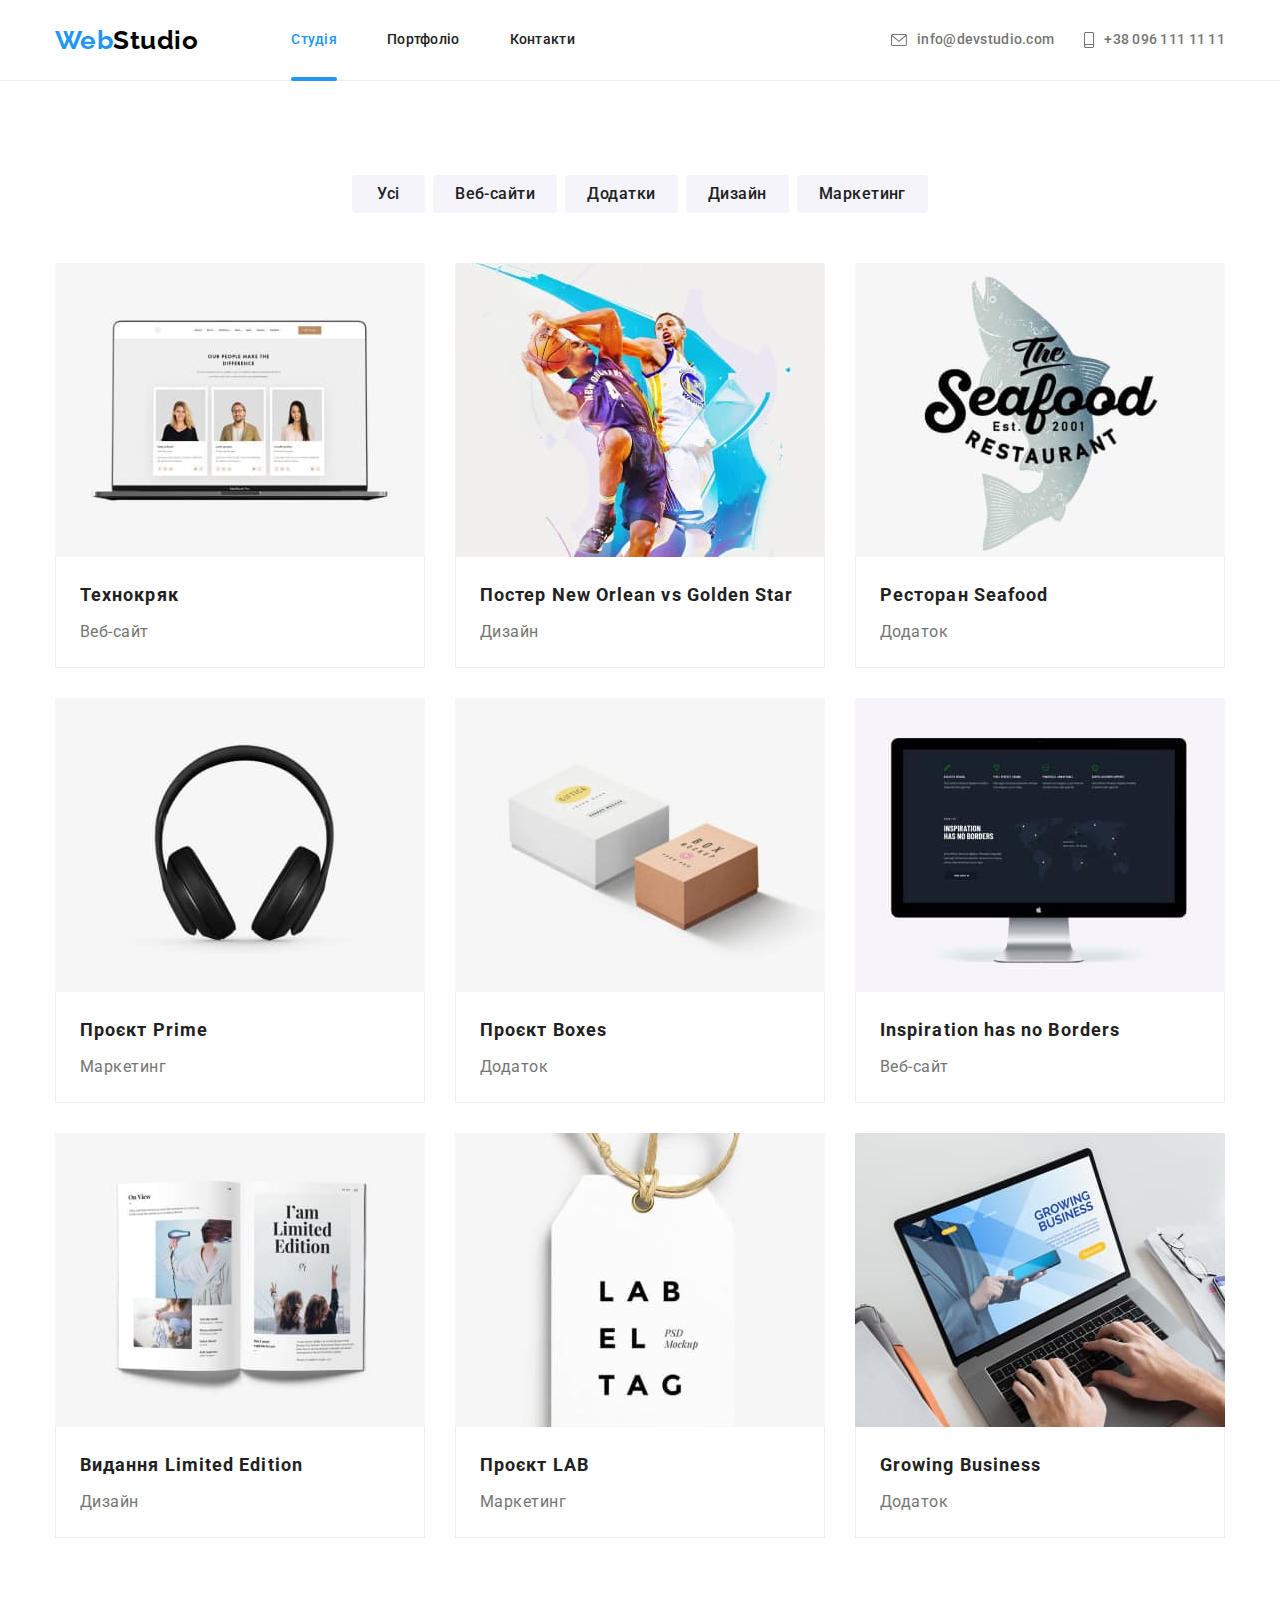
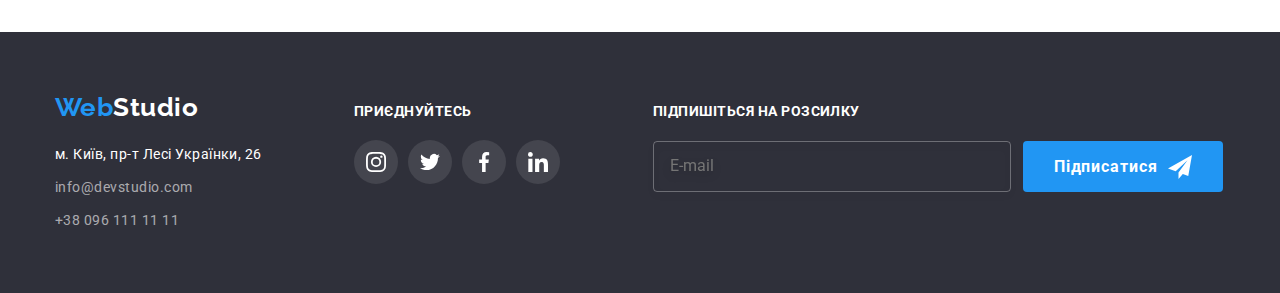
==== commit acb0e2c5: "Добавляет адаптив" ====
--- a/portfolio.html
+++ b/portfolio.html
@@ -147,13 +147,32 @@
             <li class="portfolio__item">
               <a class="project" href="">
                 <div class="project__thumb">
-                  <img
-                    class="project__img"
-                    src="./images/portfolio/project1.jpg"
+                  <picture>
+                    <source srcset="
+                    ./images/portfolio/desktop/project1-desk.jpg 1x,
+                    ./images/portfolio/desktop/project1-desk@2x.jpg 2x
+                    "
+                    media="(min-width: 1200px)"
+                    >
+                    <source srcset="
+                    ./images/portfolio/tablet/project1-tab.jpg 1x,
+                    ./images/portfolio/tablet/project1-tab@2x.jpg 2x
+                    "
+                    media="(min-width: 768px)"
+                    >
+                    <source srcset="
+                    ./images/portfolio/mobile/project1-mob.jpg 1x,
+                    ./images/portfolio/mobile/project1-mob@2x.jpg 2x
+                    "
+                    media="(max-width: 767px)"
+                    >
+                    <img
+                    class="project__img"
+                    src="./images/portfolio/desktop/project1-desk.jpg"
                     alt="Технокряк"
-                    width="370"
-                    height="294"
-                  />
+                    width="450"
+                  />
+                  </picture>
                   <p class="project__thumb-text">
                     Ресурс пропонує комплексні пропозиції з різним рівнем
                     функціоналу та сервісів. Все це дозволить відвідувачу
@@ -169,13 +188,33 @@
             <li class="portfolio__item">
               <a class="project" href="">
                 <div class="project__thumb">
-                  <img
-                    class="project__img"
-                    src="./images/portfolio/project2.jpg"
+                  <picture>
+                    <source srcset="
+                    ./images/portfolio/desktop/project2-desk.jpg 1x,
+                    ./images/portfolio/desktop/project2-desk@2x.jpg 2x
+                    "
+                    media="(min-width: 1200px)"
+                    >
+                    <source srcset="
+                    ./images/portfolio/tablet/project2-tab.jpg 1x,
+                    ./images/portfolio/tablet/project2-tab@2x.jpg 2x
+                    "
+                    media="(min-width: 768px)"
+                    >
+                    <source srcset="
+                    ./images/portfolio/mobile/project2-mob.jpg 1x,
+                    ./images/portfolio/mobile/project2-mob@2x.jpg 2x
+                    "
+                    media="(max-width: 767px)"
+                    >
+                    <img
+                    class="project__img"
+                    src="./images/portfolio/desktop/project2-desk.jpg"
                     alt="New Orlean vs Golden Star"
-                    width="370"
-                    height="294"
-                  />
+                    width="450"
+                  />
+                  </picture>
+                  
                   <p class="project__thumb-text">
                     Ресурс пропонує комплексні пропозиції з різним рівнем
                     функціоналу та сервісів. Все це дозволить відвідувачу
@@ -193,13 +232,33 @@
             <li class="portfolio__item">
               <a class="project" href="">
                 <div class="project__thumb">
-                  <img
-                    class="project__img"
-                    src="./images/portfolio/project3.jpg"
+                  <picture>
+                    <source srcset="
+                    ./images/portfolio/desktop/project3-desk.jpg 1x,
+                    ./images/portfolio/desktop/project3-desk@2x.jpg 2x
+                    "
+                    media="(min-width: 1200px)"
+                    >
+                    <source srcset="
+                    ./images/portfolio/tablet/project3-tab.jpg 1x,
+                    ./images/portfolio/tablet/project3-tab@2x.jpg 2x
+                    "
+                    media="(min-width: 768px)"
+                    >
+                    <source srcset="
+                    ./images/portfolio/mobile/project3-mob.jpg 1x,
+                    ./images/portfolio/mobile/project3-mob@2x.jpg 2x
+                    "
+                    media="(max-width: 767px)"
+                    >
+                    <img
+                    class="project__img"
+                    src="./images/portfolio/desktop/project3-desk.jpg"
                     alt="Seafood"
-                    width="370"
-                    height="294"
-                  />
+                    width="450"
+                  />
+                  </picture>
+                  
                   <p class="project__thumb-text">
                     Ресурс пропонує комплексні пропозиції з різним рівнем
                     функціоналу та сервісів. Все це дозволить відвідувачу
@@ -217,13 +276,33 @@
             <li class="portfolio__item">
               <a class="project" href="">
                 <div class="project__thumb">
-                  <img
-                    class="project__img"
-                    src="./images/portfolio/project4.jpg"
+                  <picture>
+                    <source srcset="
+                    ./images/portfolio/desktop/project4-desk.jpg 1x,
+                    ./images/portfolio/desktop/project4-desk@2x.jpg 2x
+                    "
+                    media="(min-width: 1200px)"
+                    >
+                    <source srcset="
+                    ./images/portfolio/tablet/project4-tab.jpg 1x,
+                    ./images/portfolio/tablet/project4-tab@2x.jpg 2x
+                    "
+                    media="(min-width: 768px)"
+                    >
+                    <source srcset="
+                    ./images/portfolio/mobile/project4-mob.jpg 1x,
+                    ./images/portfolio/mobile/project4-mob@2x.jpg 2x
+                    "
+                    media="(max-width: 767px)"
+                    >
+                    <img
+                    class="project__img"
+                    src="./images/portfolio/desktop/project4-desk.jpg"
                     alt="Prime"
-                    width="370"
-                    height="294"
-                  />
+                    width="450"
+                  />
+                  </picture>
+                  
                   <p class="project__thumb-text">
                     Ресурс пропонує комплексні пропозиції з різним рівнем
                     функціоналу та сервісів. Все це дозволить відвідувачу
@@ -241,13 +320,33 @@
             <li class="portfolio__item">
               <a class="project" href="">
                 <div class="project__thumb">
-                  <img
-                    class="project__img"
-                    src="./images/portfolio/project5.jpg"
+                  <picture>
+                    <source srcset="
+                    ./images/portfolio/desktop/project5-desk.jpg 1x,
+                    ./images/portfolio/desktop/project5-desk@2x.jpg 2x
+                    "
+                    media="(min-width: 1200px)"
+                    >
+                    <source srcset="
+                    ./images/portfolio/tablet/project5-tab.jpg 1x,
+                    ./images/portfolio/tablet/project5-tab@2x.jpg 2x
+                    "
+                    media="(min-width: 768px)"
+                    >
+                    <source srcset="
+                    ./images/portfolio/mobile/project5-mob.jpg 1x,
+                    ./images/portfolio/mobile/project5-mob@2x.jpg 2x
+                    "
+                    media="(max-width: 767px)"
+                    >
+                    <img
+                    class="project__img"
+                    src="./images/portfolio/desktop/project5-desk.jpg"
                     alt="Boxes"
-                    width="370"
-                    height="294"
-                  />
+                    width="450"
+                  />
+                  </picture>
+                  
                   <p class="project__thumb-text">
                     Ресурс пропонує комплексні пропозиції з різним рівнем
                     функціоналу та сервісів. Все це дозволить відвідувачу
@@ -265,13 +364,33 @@
             <li class="portfolio__item">
               <a class="project" href="">
                 <div class="project__thumb">
-                  <img
-                    class="project__img"
-                    src="./images/portfolio/project6.jpg"
+                  <picture>
+                    <source srcset="
+                    ./images/portfolio/desktop/project6-desk.jpg 1x,
+                    ./images/portfolio/desktop/project6-desk@2x.jpg 2x
+                    "
+                    media="(min-width: 1200px)"
+                    >
+                    <source srcset="
+                    ./images/portfolio/tablet/project6-tab.jpg 1x,
+                    ./images/portfolio/tablet/project6-tab@2x.jpg 2x
+                    "
+                    media="(min-width: 768px)"
+                    >
+                    <source srcset="
+                    ./images/portfolio/mobile/project6-mob.jpg 1x,
+                    ./images/portfolio/mobile/project6-mob@2x.jpg 2x
+                    "
+                    media="(max-width: 767px)"
+                    >
+                    <img
+                    class="project__img"
+                    src="./images/portfolio/desktop/project6-desk.jpg"
                     alt="Inspiration has no Borders"
-                    width="370"
-                    height="294"
-                  />
+                    width="450"
+                  />
+                  </picture>
+                  
                   <p class="project__thumb-text">
                     Ресурс пропонує комплексні пропозиції з різним рівнем
                     функціоналу та сервісів. Все це дозволить відвідувачу
@@ -289,13 +408,33 @@
             <li class="portfolio__item">
               <a class="project" href="">
                 <div class="project__thumb">
-                  <img
-                    class="project__img"
-                    src="./images/portfolio/project7.jpg"
+                  <picture>
+                    <source srcset="
+                    ./images/portfolio/desktop/project7-desk.jpg 1x,
+                    ./images/portfolio/desktop/project7-desk@2x.jpg 2x
+                    "
+                    media="(min-width: 1200px)"
+                    >
+                    <source srcset="
+                    ./images/portfolio/tablet/project7-tab.jpg 1x,
+                    ./images/portfolio/tablet/project7-tab@2x.jpg 2x
+                    "
+                    media="(min-width: 768px)"
+                    >
+                    <source srcset="
+                    ./images/portfolio/mobile/project7-mob.jpg 1x,
+                    ./images/portfolio/mobile/project7-mob@2x.jpg 2x
+                    "
+                    media="(max-width: 767px)"
+                    >
+                    <img
+                    class="project__img"
+                    src="./images/portfolio/desktop/project7-desk.jpg"
                     alt="Limited Edition"
-                    width="370"
-                    height="294"
-                  />
+                    width="450"
+                  />
+                  </picture>
+                  
                   <p class="project__thumb-text">
                     Ресурс пропонує комплексні пропозиції з різним рівнем
                     функціоналу та сервісів. Все це дозволить відвідувачу
@@ -313,13 +452,33 @@
             <li class="portfolio__item">
               <a class="project" href="">
                 <div class="project__thumb">
-                  <img
-                    class="project__img"
-                    src="./images/portfolio/project8.jpg"
+                  <picture>
+                    <source srcset="
+                    ./images/portfolio/desktop/project8-desk.jpg 1x,
+                    ./images/portfolio/desktop/project8-desk@2x.jpg 2x
+                    "
+                    media="(min-width: 1200px)"
+                    >
+                    <source srcset="
+                    ./images/portfolio/tablet/project8-tab.jpg 1x,
+                    ./images/portfolio/tablet/project8-tab@2x.jpg 2x
+                    "
+                    media="(min-width: 768px)"
+                    >
+                    <source srcset="
+                    ./images/portfolio/mobile/project8-mob.jpg 1x,
+                    ./images/portfolio/mobile/project8-mob@2x.jpg 2x
+                    "
+                    media="(max-width: 767px)"
+                    >
+                    <img
+                    class="project__img"
+                    src="./images/portfolio/desktop/project8-desk.jpg"
                     alt="LAB"
-                    width="370"
-                    height="294"
-                  />
+                    width="450"
+                  />
+                  </picture>
+                  
                   <p class="project__thumb-text">
                     Ресурс пропонує комплексні пропозиції з різним рівнем
                     функціоналу та сервісів. Все це дозволить відвідувачу
@@ -337,13 +496,33 @@
             <li class="portfolio__item">
               <a class="project" href="">
                 <div class="project__thumb">
-                  <img
-                    class="project__img"
-                    src="./images/portfolio/project9.jpg"
+                  <picture>
+                    <source srcset="
+                    ./images/portfolio/desktop/project9-desk.jpg 1x,
+                    ./images/portfolio/desktop/project9-desk@2x.jpg 2x
+                    "
+                    media="(min-width: 1200px)"
+                    >
+                    <source srcset="
+                    ./images/portfolio/tablet/project9-tab.jpg 1x,
+                    ./images/portfolio/tablet/project9-tab@2x.jpg 2x
+                    "
+                    media="(min-width: 768px)"
+                    >
+                    <source srcset="
+                    ./images/portfolio/mobile/project9-mob.jpg 1x,
+                    ./images/portfolio/mobile/project9-mob@2x.jpg 2x
+                    "
+                    media="(max-width: 767px)"
+                    >
+                    <img
+                    class="project__img"
+                    src="./images/portfolio/desktop/project9-desk.jpg"
                     alt="Growing Business"
-                    width="370"
-                    height="294"
-                  />
+                    width="450"
+                  />
+                  </picture>
+                  
                   <p class="project__thumb-text">
                     Ресурс пропонує комплексні пропозиції з різним рівнем
                     функціоналу та сервісів. Все це дозволить відвідувачу
--- a/css/main.min.css
+++ b/css/main.min.css
@@ -1 +1 @@
-h1,h2,h3,h4,h5,h6,p{margin:0}img{display:block;max-width:100%;height:auto}.visually-hidden{overflow:hidden;position:absolute;white-space:nowrap;clip:rect(0 0 0 0);-webkit-clip-path:inset(50%);clip-path:inset(50%);height:1px;width:1px}.portfolio__list,.portfolio__filters,.address,.clients,.team,.app,.benefits,.menu-list,.contacts,.nav__list,.social{padding:0;margin:0;list-style:none}body{font-family:"Roboto",sans-serif;letter-spacing:.03em;color:#212121;background-color:#fff}@media screen and (max-width: 767px){.no-scroll{overflow:hidden}}.container{width:100%;padding-left:15px;padding-right:15px;margin-left:auto;margin-right:auto}@media screen and (min-width: 480px){.container{width:480px}}@media screen and (min-width: 768px){.container{width:768px}}@media screen and (min-width: 1200px){.container{width:1200px}}.section{padding:60px 0}@media screen and (min-width: 1200px){.section{padding:94px 0}}.title{font-weight:700;font-size:36px;line-height:1.17;text-align:center}@media screen and (max-width: 1199px){.title{font-size:28px;line-height:1.18}}.logo{transition:color 250ms cubic-bezier(0.4, 0, 0.2, 1);color:#000;font-family:"Raleway",sans-serif;font-weight:700;font-size:26px;line-height:1.19;text-decoration:none}@media screen and (max-width: 1199px){.logo{font-size:24px;line-height:1.17}}.logo__web--accent,.logo:hover,.logo:focus{color:#2196f3}.button{transition:background-color 250ms cubic-bezier(0.4, 0, 0.2, 1);padding:10px 24px;min-width:200px;font-family:inherit;font-weight:700;font-size:16px;line-height:1.88;letter-spacing:.06em;border-radius:4px;border:none;color:#fff;background-color:#2196f3;cursor:pointer}@media screen and (min-width: 1200px){.button{padding:10px 32px;min-width:216px}}.button:hover,.button:focus{background-color:#188ce8}.social{display:flex;justify-content:center;align-items:center}.social__item:not(:last-child){margin-right:10px}.social__link{transition:color 250ms cubic-bezier(0.4, 0, 0.2, 1),background-color 250ms cubic-bezier(0.4, 0, 0.2, 1);display:flex;justify-content:center;align-items:center;width:44px;height:44px;border-radius:50%;color:#afb1b8}.social__link:hover,.social__link:focus{color:#fff;background-color:#2196f3}.social__link:not(:last-child){margin-right:10px}.social__icon{fill:currentColor}.header{position:relative;border-bottom:1px solid #ececec}@media screen and (min-width: 768px){.header__logo{margin-right:88px}}@media screen and (min-width: 768px){.header__logo{margin-right:93px}}.header__menu{display:flex;justify-content:space-between;align-items:center}.menu-button-open{display:inline-flex;margin:0;padding:0;border:none;background-color:rgba(0,0,0,0)}@media screen and (min-width: 768px){.menu-button-open{display:none}}.menu-button-close{position:absolute;top:10px;right:15px;display:inline-flex;margin:0;padding:0;border:none;background-color:rgba(0,0,0,0)}@media screen and (min-width: 768px){.menu-button-close{display:none}}.menu-container{display:flex;background-color:#fff}@media screen and (max-width: 767px){.menu-container{position:fixed;top:0;left:50%;transform:translateX(-50%);flex-direction:column;justify-content:space-between;width:100vw;height:100vh;padding:50px 40px 60px;overflow-y:scroll}}@media screen and (min-width: 768px){.menu-container{flex-direction:row;width:100%;overflow-y:visible}}@media screen and (max-width: 767px){.hidden{opacity:0;visibility:hidden;pointer-events:none}}.nav__list{margin-bottom:50px}@media screen and (min-width: 768px){.nav__list{display:flex;margin-bottom:0}}.nav__item:not(:last-child){margin-right:50px}@media screen and (max-width: 767px){.nav__item:not(:last-child){margin-bottom:32px;margin-right:0}}.nav__link{position:relative;transition:color 250ms cubic-bezier(0.4, 0, 0.2, 1);display:block;font-weight:500;font-size:14px;line-height:1.14;letter-spacing:.02em;text-decoration:none;color:#212121}@media screen and (max-width: 767px){.nav__link{font-size:40px;line-height:1.18}}@media screen and (min-width: 768px){.nav__link{padding:32px 0}}.nav__link--current,.nav__link:hover,.nav__link:focus{color:#2196f3}.nav__link--current::after{display:none}@media screen and (min-width: 768px){.nav__link--current::after{position:absolute;left:0;bottom:-1px;display:inline-block;content:"";width:100%;height:4px;border-radius:2px;background-color:#2196f3}}@media screen and (min-width: 768px){.contacts-menu-links{margin-left:auto}}.contacts{display:flex;flex-direction:column-reverse}@media screen and (max-width: 767px){.contacts{margin-bottom:64px}}@media screen and (min-width: 768px){.contacts{display:flex;flex-direction:column;padding-top:21px;padding-bottom:21px;width:auto}}@media screen and (min-width: 1200px){.contacts{padding-top:32px;padding-bottom:32px;flex-direction:row}}@media screen and (max-width: 767px){.contacts__item:not(:last-child){margin-top:32px}}@media screen and (min-width: 768px){.contacts__item:not(:last-child){margin-bottom:10px}}@media screen and (min-width: 1200px){.contacts__item:not(:last-child){margin-bottom:0;margin-right:30px}}.contacts__icon{margin-right:10px;fill:currentColor}@media screen and (max-width: 768px){.contacts__icon{display:none}}.contacts__icon--mail{height:10px}@media screen and (min-width: 1200px){.contacts__icon--mail{height:12px}}.contacts__icon--phone{height:14px}@media screen and (min-width: 1200px){.contacts__icon--phone{height:16px}}.contacts__link{transition:color 250ms cubic-bezier(0.4, 0, 0.2, 1);display:flex;flex-wrap:wrap;align-items:center;font-weight:500;font-size:34px;line-height:1.18;letter-spacing:.02em;text-decoration:none;color:#757575}@media screen and (max-width: 400px){.contacts__link{font-size:26px}}@media screen and (min-width: 768px){.contacts__link{font-size:12px;line-height:1.17}}@media screen and (min-width: 1200px){.contacts__link{font-size:14px;line-height:1.14}}.contacts__link:hover,.contacts__link:focus{color:#2196f3}.menu-list{display:flex;flex-wrap:wrap;align-items:baseline}.menu-list__item{position:relative}.menu-list__item:not(:last-child)::before{position:absolute;right:-11px;bottom:0;display:inline-block;content:"";width:1px;height:22px;background-color:rgba(33,33,33,.2)}.menu-list__item:not(:last-child){margin-right:21px}.menu-list__link{display:block;font-weight:500;font-size:18px;line-height:1.22;letter-spacing:.02em;text-decoration:none;cursor:pointer;color:#2196f3}@media screen and (min-width: 768px){.menu-list{display:none}}.hero{padding:118px 0;margin-left:auto;margin-right:auto;max-width:480px;background-image:linear-gradient(rgba(47, 48, 58, 0.4), rgba(47, 48, 58, 0.4)),url(../images/section-hero/hero-bcg-mob.jpg);background-repeat:no-repeat;background-position:center;background-size:cover;text-align:center;background-color:#2f303a}@media(min-device-pixel-ratio: 2),(-webkit-min-device-pixel-ratio: 2),(min-resolution: 192dpi),(min-resolution: 2dppx){.hero{background-image:linear-gradient(rgba(47, 48, 58, 0.4), rgba(47, 48, 58, 0.4)),url(../images/section-hero/hero-bcg-mob@2x.jpg)}}@media screen and (min-width: 768px){.hero{max-width:768px;background-image:linear-gradient(rgba(47, 48, 58, 0.4), rgba(47, 48, 58, 0.4)),url(../images/section-hero/hero-bcg-tab.jpg)}}@media screen and (min-width: 768px)and (min-device-pixel-ratio: 2),screen and (min-width: 768px)and (-webkit-min-device-pixel-ratio: 2),screen and (min-width: 768px)and (min-resolution: 192dpi),screen and (min-width: 768px)and (min-resolution: 2dppx){.hero{background-image:linear-gradient(rgba(47, 48, 58, 0.4), rgba(47, 48, 58, 0.4)),url(../images/section-hero/hero-bcg-tab@2x.jpg)}}@media screen and (min-width: 1200px){.hero{padding:200px 0;max-width:1600px;background-image:linear-gradient(rgba(47, 48, 58, 0.4), rgba(47, 48, 58, 0.4)),url(../images/section-hero/hero-bcg-desk.jpg)}}@media screen and (min-width: 1200px)and (min-device-pixel-ratio: 2),screen and (min-width: 1200px)and (-webkit-min-device-pixel-ratio: 2),screen and (min-width: 1200px)and (min-resolution: 192dpi),screen and (min-width: 1200px)and (min-resolution: 2dppx){.hero{background-image:linear-gradient(rgba(47, 48, 58, 0.4), rgba(47, 48, 58, 0.4)),url(../images/section-hero/hero-bcg-desk@2x.jpg)}}.hero__title{margin:0 auto;margin-bottom:30px;max-width:360px;font-weight:900;font-size:26px;line-height:1.62;text-align:center;letter-spacing:.06em;text-transform:uppercase;color:#fff}@media screen and (min-width: 1200px){.hero__title{max-width:696px;font-weight:900;font-size:44px;line-height:1.36}}.benefits{display:flex;flex-wrap:wrap;gap:30px}.benefits__item{max-width:100%}@media screen and (min-width: 768px){.benefits__item{width:calc((100% - 30px)/2)}}@media screen and (min-width: 1200px){.benefits__item{width:calc((100% - 90px)/4)}}.benefits__svg-container{display:flex;justify-content:center;align-items:center;margin-bottom:30px;height:120px;border-radius:4px;background-color:#f5f4fa}@media screen and (min-width: 768px){.benefits__svg-container{width:354px}}@media screen and (min-width: 1200px){.benefits__svg-container{width:270px}}.benefits__sub-title{margin-bottom:10px;color:#212121;font-weight:700;font-size:14px;line-height:1.14;text-transform:uppercase}@media screen and (max-width: 767px){.benefits__sub-title{text-align:center}}.benefits__text{font-size:14px;line-height:1.71;color:#757575}@media screen and (max-width: 1199px){.activities{display:none}}@media screen and (min-width: 1200px){.activities{display:block;padding-top:0;padding-bottom:94px}}.activities__title{margin-bottom:50px}.app{display:flex}.app__item:not(:last-child){margin-right:30px}.app__icon{display:block}.app__label{position:relative}.app__sub-title{position:absolute;bottom:0;left:0;display:flex;justify-content:center;align-items:center;width:100%;height:70px;font-weight:700;font-size:14px;line-height:1.14;text-transform:uppercase;color:#fff;background-color:rgba(47,48,58,.8)}.squad{background-color:#f5f4fa}.squad__title{margin-bottom:30px}@media screen and (min-width: 1200px){.squad__title{margin-bottom:50px}}.team{display:flex;flex-wrap:wrap;gap:30px}.team__item{max-width:100%;box-shadow:0px 1px 3px rgba(0,0,0,.12),0px 1px 1px rgba(0,0,0,.14),0px 2px 1px rgba(0,0,0,.2);border-radius:0px 0px 4px 4px;background-color:#fff}@media screen and (min-width: 768px){.team__item{width:calc((100% - 30px)/2)}}@media screen and (min-width: 1200px){.team__item{width:calc((100% - 90px)/4)}}.team__info{padding:30px 50px 24px}@media screen and (min-width: 768px){.team__info{padding-left:74px;padding-right:74px}}@media screen and (min-width: 1200px){.team__info{padding:30px 32px}}.team__name{margin-bottom:10px;font-weight:500;font-size:16px;line-height:1.19;text-align:center}.team__position{margin-bottom:16px;font-size:16px;line-height:1.19;text-align:center;color:#757575}.clientele__title{margin-bottom:30px}@media screen and (min-width: 1200px){.clientele__title{margin-bottom:50px}}.clients{display:flex;flex-wrap:wrap;gap:30px}.clients__item{width:calc((100% - 30px)/2)}@media screen and (min-width: 768px){.clients__item{width:calc((100% - 60px)/3)}}@media screen and (min-width: 1200px){.clients__item{width:calc((100% - 150px)/6)}}.clients__link{transition:color 250ms cubic-bezier(0.4, 0, 0.2, 1),border 250ms cubic-bezier(0.4, 0, 0.2, 1);display:flex;justify-content:center;align-items:center;height:92px;min-width:100%;border:1px solid #afb1b8;border-radius:4px;color:#afb1b8}.clients__link:hover,.clients__link:focus{border:1px solid #2196f3;color:#2196f3}.clients__icon{fill:currentColor}.footer{padding:60px 0;color:#fff;background-color:#2f303a}.footer__container{text-align:center}@media screen and (min-width: 768px){.footer__container{width:768px;display:flex;flex-wrap:wrap;justify-content:center;align-items:baseline}}@media screen and (min-width: 1200px){.footer__container{width:1200px;display:flex;flex-wrap:nowrap;justify-content:flex-start;align-items:baseline;text-align:start}}.footer__logo{display:block;margin-bottom:20px;color:#fff}.footer__join-in{margin-bottom:60px}@media screen and (min-width: 1200px){.footer__join-in{margin-right:93px;margin-bottom:0}}.footer .logo-address{margin-bottom:60px}@media screen and (min-width: 768px){.footer .logo-address{margin-right:165px}}@media screen and (min-width: 1200px){.footer .logo-address{margin-right:92px;margin-bottom:0}}.footer .join-in__sub-title{margin-bottom:20px;font-weight:700;font-size:14px;line-height:1.14;text-align:center;text-transform:uppercase}@media screen and (min-width: 1200px){.footer .join-in__sub-title{text-align:start}}.footer .social__link--gray-bcg{transition:background-color 250ms cubic-bezier(0.4, 0, 0.2, 1);color:#fff;background-color:#44454e}.footer .social__link--gray-bcg:hover,.footer .social__link--gray-bcg:focus{background-color:#2196f3}.address{font-size:14px;line-height:1.71;font-style:normal}.address__item:not(:last-child){margin-bottom:8px}@media screen and (min-width: 1200px){.address__item:not(:last-child){margin-bottom:9px}}.address__link{transition:color 250ms cubic-bezier(0.4, 0, 0.2, 1);text-decoration:none;color:rgba(255,255,255,.6)}.address__link:hover,.address__link:focus{color:#2196f3}.subscribe__title{display:block;margin-bottom:20px;font-weight:700;font-size:14px;line-height:1.45;text-transform:uppercase;color:#fff}@media screen and (min-width: 1200px){.subscribe__form{display:flex;gap:12px}}.subscribe__input{transition:border 250ms cubic-bezier(0.4, 0, 0.2, 1);padding:15px 16px;outline:rgba(0,0,0,0);border:1px solid rgba(255,255,255,.3);filter:drop-shadow(0px 4px 4px rgba(0, 0, 0, 0.15));border-radius:4px;background-color:rgba(0,0,0,0);margin-bottom:20px;max-width:450px;width:100%}@media screen and (min-width: 768px){.subscribe__input{width:450px}}@media screen and (min-width: 1200px){.subscribe__input{width:358px;margin-bottom:0}}.subscribe__input:focus{border:1px solid #2196f3}.button--secondary{display:flex;align-items:center;justify-content:center;gap:10px;padding:10px 28px;min-width:200px;margin:0 auto}@media screen and (min-width: 1200px){.button--secondary{margin:0 0}}.is-hidden{opacity:0;visibility:hidden;pointer-events:none}.backdrop{position:fixed;top:0;transition:opacity 250ms cubic-bezier(0.4, 0, 0.2, 1),visibility 250ms cubic-bezier(0.4, 0, 0.2, 1);width:100%;height:100%;background-color:rgba(0,0,0,.2)}.modal{position:absolute;top:50%;left:50%;transform:translate(-50%, -50%) scaleY(1);transition:transform 250ms cubic-bezier(0.4, 0, 0.2, 1);padding:40px;box-shadow:0px 1px 3px rgba(0,0,0,.12),0px 1px 1px rgba(0,0,0,.14),0px 2px 1px rgba(0,0,0,.2);border-radius:4px;background-color:#fff}@media screen and (max-width: 479px){.modal{width:100%;height:100%;max-height:609px;max-width:450px}}@media screen and (min-width: 480px){.modal{height:609px;width:450px}}@media screen and (min-width: 1200px){.modal{height:581px;width:528px}}.backdrop.is-hidden .modal{transform:translate(-50%, -50%) scaleY(0)}.button-close{position:absolute;top:8px;right:8px;transition:fill 250ms cubic-bezier(0.4, 0, 0.2, 1);display:flex;justify-content:center;align-items:center;padding:0;width:30px;height:30px;border-radius:50%;border:1px solid rgba(0,0,0,.1);background-color:#fff;cursor:pointer}.button-close:hover,.button-close:focus{fill:#2196f3}.modal__title{margin-bottom:12px;font-weight:700;font-size:20px;line-height:1.15;text-align:center;color:#212121}@media screen and (max-width: 1200px){.modal__title{line-height:1.5}}.modal__label{position:relative;display:block;margin-bottom:10px}.modal__text{display:block;margin-bottom:4px;font-size:12px;line-height:1.17;letter-spacing:.01em;color:#757575}.modal__input{transition:border 250ms cubic-bezier(0.4, 0, 0.2, 1);width:100%;height:40px;padding-left:42px;border:1px solid rgba(33,33,33,.2);border-radius:4px}.modal__input:focus{outline:rgba(0,0,0,0);border:1px solid #2196f3}.modal__svg{position:absolute;top:29px;left:12px;transition:fill 250ms cubic-bezier(0.4, 0, 0.2, 1)}.modal__input:focus+.modal__svg{fill:#2196f3}.modal__svg:focus{fill:#2196f3}.modal__label-textarea{margin-bottom:20px}.modal__textarea{transition:border 250ms cubic-bezier(0.4, 0, 0.2, 1);padding:12px 16px;width:100%;height:120px;border:1px solid rgba(33,33,33,.2);border-radius:4px;resize:none}.modal__textarea:focus{outline:rgba(0,0,0,0);border:1px solid #2196f3}.modal__textarea::-moz-placeholder{font-size:12px;line-height:1.71;letter-spacing:.01em;color:rgba(117,117,117,.5)}.modal__textarea:-ms-input-placeholder{font-size:12px;line-height:1.71;letter-spacing:.01em;color:rgba(117,117,117,.5)}.modal__textarea::placeholder{font-size:12px;line-height:1.71;letter-spacing:.01em;color:rgba(117,117,117,.5)}.modal__label-checkbox{display:flex;justify-content:center;align-items:center;margin-bottom:30px;font-weight:400;font-size:14px;line-height:1.71;text-align:center;color:#757575}@media screen and (max-width: 1199px){.modal__label-checkbox{justify-content:flex-start;font-size:12px;line-height:1.17}}.modal__icon-checkbox{transition:background-color 250ms cubic-bezier(0.4, 0, 0.2, 1);display:flex;align-items:center;justify-content:center;margin-right:7px;width:16px;height:15px;border:2px solid #212121;border-radius:2px;fill:rgba(0,0,0,0)}.modal__input-checkbox:checked+.modal__icon-checkbox{background-color:#2196f3;border-color:rgba(0,0,0,0);fill:#fff}.modal__link--license-agree{margin-left:5px;font-size:14px;line-height:1.71;-webkit-text-decoration-line:underline;text-decoration-line:underline;color:#2196f3;cursor:pointer}@media screen and (max-width: 1199px){.modal__link--license-agree{font-size:12px;line-height:1.17}}.button--modal{display:block;margin:0 auto;padding:10px 52px;min-width:200px;box-shadow:0px 4px 4px rgba(0,0,0,.15)}.portfolio__filters{display:flex;justify-content:center;padding-bottom:50px}.portfolio__filter-item:not(:last-child){margin-right:8px}.portfolio__button{transition:color 250ms cubic-bezier(0.4, 0, 0.2, 1),box-shadow 250ms cubic-bezier(0.4, 0, 0.2, 1);display:block;padding:6px 22px;min-width:73px;font-family:inherit;font-weight:500;font-size:16px;line-height:1.62;letter-spacing:.03em;border:none;border-radius:4px;color:#212121;background-color:#f5f4fa;cursor:pointer}.portfolio__button:hover,.portfolio__button:focus{box-shadow:0px 3px 1px rgba(0,0,0,.1),0px 1px 2px rgba(0,0,0,.08),0px 2px 2px rgba(0,0,0,.12);color:#fff;background-color:#2196f3}.portfolio__list{display:flex;flex-wrap:wrap}.portfolio__item{transition:box-shadow 250ms cubic-bezier(0.4, 0, 0.2, 1);margin-right:30px;margin-bottom:30px;width:calc((100% - 60px)/3)}.portfolio__item:hover,.portfolio__item:focus{box-shadow:0px 1px 1px rgba(0,0,0,.12),0px 4px 4px rgba(0,0,0,.06),1px 4px 6px rgba(0,0,0,.16)}.portfolio__item:nth-child(3n){margin-right:0}.project{text-decoration:none;color:#212121}.project__thumb{position:relative;overflow:hidden}.project__img{display:block;width:100%}.project__thumb-text{display:inline-block;position:absolute;top:0;left:0;transform:translateY(100%);transition:transform 250ms cubic-bezier(0.4, 0, 0.2, 1);width:100%;height:100%;padding:63px 24px;font-size:18px;line-height:1.56;color:#fff;background-color:rgba(33,150,243,.9)}.project:hover .project__thumb-text,.project:focus .project__thumb-text{transform:translateY(0)}.project__content{padding:20px 24px;border-bottom:1px solid #eee;border-right:1px solid #eee;border-left:1px solid #eee}.project__title{margin-bottom:4px;font-weight:700;font-size:18px;line-height:2;letter-spacing:.06em}.project__works{font-size:16px;line-height:1.88;color:#757575}/*# sourceMappingURL=main.min.css.map */+h1,h2,h3,h4,h5,h6,p{margin:0}img{display:block;max-width:100%;height:auto}.visually-hidden{overflow:hidden;position:absolute;white-space:nowrap;clip:rect(0 0 0 0);-webkit-clip-path:inset(50%);clip-path:inset(50%);height:1px;width:1px}.portfolio__list,.portfolio__filters,.address,.clients,.team,.app,.benefits,.menu-list,.contacts,.nav__list,.social{padding:0;margin:0;list-style:none}body{font-family:"Roboto",sans-serif;letter-spacing:.03em;color:#212121;background-color:#fff}@media screen and (max-width: 767px){.no-scroll{overflow:hidden}}.container{width:100%;padding-left:15px;padding-right:15px;margin-left:auto;margin-right:auto}@media screen and (min-width: 480px){.container{width:480px}}@media screen and (min-width: 768px){.container{width:768px}}@media screen and (min-width: 1200px){.container{width:1200px}}.section{padding:60px 0}@media screen and (min-width: 1200px){.section{padding:94px 0}}.title{font-weight:700;font-size:36px;line-height:1.17;text-align:center}@media screen and (max-width: 1199px){.title{font-size:28px;line-height:1.18}}.logo{transition:color 250ms cubic-bezier(0.4, 0, 0.2, 1);color:#000;font-family:"Raleway",sans-serif;font-weight:700;font-size:26px;line-height:1.19;text-decoration:none}@media screen and (max-width: 1199px){.logo{font-size:24px;line-height:1.17}}.logo__web--accent,.logo:hover,.logo:focus{color:#2196f3}.button{transition:background-color 250ms cubic-bezier(0.4, 0, 0.2, 1);padding:10px 24px;min-width:200px;font-family:inherit;font-weight:700;font-size:16px;line-height:1.88;letter-spacing:.06em;border-radius:4px;border:none;color:#fff;background-color:#2196f3;cursor:pointer}@media screen and (min-width: 1200px){.button{padding:10px 32px;min-width:216px}}.button:hover,.button:focus{background-color:#188ce8}.social{display:flex;justify-content:center;align-items:center}.social__item:not(:last-child){margin-right:10px}.social__link{transition:color 250ms cubic-bezier(0.4, 0, 0.2, 1),background-color 250ms cubic-bezier(0.4, 0, 0.2, 1);display:flex;justify-content:center;align-items:center;width:44px;height:44px;border-radius:50%;color:#afb1b8}.social__link:hover,.social__link:focus{color:#fff;background-color:#2196f3}.social__link:not(:last-child){margin-right:10px}.social__icon{fill:currentColor}.header{position:relative;border-bottom:1px solid #ececec}@media screen and (min-width: 768px){.header__logo{margin-right:88px}}@media screen and (min-width: 768px){.header__logo{margin-right:93px}}.header__menu{display:flex;justify-content:space-between;align-items:center}.menu-button-open{display:inline-flex;margin:0;padding:0;border:none;background-color:rgba(0,0,0,0)}@media screen and (min-width: 768px){.menu-button-open{display:none}}.menu-button-close{position:absolute;top:10px;right:15px;display:inline-flex;margin:0;padding:0;border:none;background-color:rgba(0,0,0,0)}@media screen and (min-width: 768px){.menu-button-close{display:none}}.menu-container{display:flex;background-color:#fff}@media screen and (max-width: 767px){.menu-container{position:fixed;top:0;left:50%;transform:translateX(-50%);flex-direction:column;justify-content:space-between;width:100vw;height:100vh;padding:50px 40px 60px;overflow-y:scroll}}@media screen and (min-width: 768px){.menu-container{flex-direction:row;width:100%;overflow-y:visible}}@media screen and (max-width: 767px){.hidden{opacity:0;visibility:hidden;pointer-events:none}}.nav__list{margin-bottom:50px}@media screen and (min-width: 768px){.nav__list{display:flex;margin-bottom:0}}.nav__item:not(:last-child){margin-right:50px}@media screen and (max-width: 767px){.nav__item:not(:last-child){margin-bottom:32px;margin-right:0}}.nav__link{position:relative;transition:color 250ms cubic-bezier(0.4, 0, 0.2, 1);display:block;font-weight:500;font-size:14px;line-height:1.14;letter-spacing:.02em;text-decoration:none;color:#212121}@media screen and (max-width: 767px){.nav__link{font-size:40px;line-height:1.18}}@media screen and (min-width: 768px){.nav__link{padding:32px 0}}.nav__link--current,.nav__link:hover,.nav__link:focus{color:#2196f3}.nav__link--current::after{display:none}@media screen and (min-width: 768px){.nav__link--current::after{position:absolute;left:0;bottom:-1px;display:inline-block;content:"";width:100%;height:4px;border-radius:2px;background-color:#2196f3}}@media screen and (min-width: 768px){.contacts-menu-links{margin-left:auto}}.contacts{display:flex;flex-direction:column-reverse}@media screen and (max-width: 767px){.contacts{margin-bottom:64px}}@media screen and (min-width: 768px){.contacts{display:flex;flex-direction:column;padding-top:21px;padding-bottom:21px;width:auto}}@media screen and (min-width: 1200px){.contacts{padding-top:32px;padding-bottom:32px;flex-direction:row}}@media screen and (max-width: 767px){.contacts__item:not(:last-child){margin-top:32px}}@media screen and (min-width: 768px){.contacts__item:not(:last-child){margin-bottom:10px}}@media screen and (min-width: 1200px){.contacts__item:not(:last-child){margin-bottom:0;margin-right:30px}}.contacts__icon{margin-right:10px;fill:currentColor}@media screen and (max-width: 768px){.contacts__icon{display:none}}.contacts__icon--mail{height:10px}@media screen and (min-width: 1200px){.contacts__icon--mail{height:12px}}.contacts__icon--phone{height:14px}@media screen and (min-width: 1200px){.contacts__icon--phone{height:16px}}.contacts__link{transition:color 250ms cubic-bezier(0.4, 0, 0.2, 1);display:flex;flex-wrap:wrap;align-items:center;font-weight:500;font-size:34px;line-height:1.18;letter-spacing:.02em;text-decoration:none;color:#757575}@media screen and (max-width: 400px){.contacts__link{font-size:26px}}@media screen and (min-width: 768px){.contacts__link{font-size:12px;line-height:1.17}}@media screen and (min-width: 1200px){.contacts__link{font-size:14px;line-height:1.14}}.contacts__link:hover,.contacts__link:focus{color:#2196f3}.menu-list{display:flex;flex-wrap:wrap;align-items:baseline}.menu-list__item{position:relative}.menu-list__item:not(:last-child)::before{position:absolute;right:-11px;bottom:0;display:inline-block;content:"";width:1px;height:22px;background-color:rgba(33,33,33,.2)}.menu-list__item:not(:last-child){margin-right:21px}.menu-list__link{display:block;font-weight:500;font-size:18px;line-height:1.22;letter-spacing:.02em;text-decoration:none;cursor:pointer;color:#2196f3}@media screen and (min-width: 768px){.menu-list{display:none}}.hero{padding:118px 0;margin-left:auto;margin-right:auto;max-width:480px;background-image:linear-gradient(rgba(47, 48, 58, 0.4), rgba(47, 48, 58, 0.4)),url(../images/section-hero/hero-bcg-mob.jpg);background-repeat:no-repeat;background-position:center;background-size:cover;text-align:center;background-color:#2f303a}@media(min-device-pixel-ratio: 2),(-webkit-min-device-pixel-ratio: 2),(min-resolution: 192dpi),(min-resolution: 2dppx){.hero{background-image:linear-gradient(rgba(47, 48, 58, 0.4), rgba(47, 48, 58, 0.4)),url(../images/section-hero/hero-bcg-mob@2x.jpg)}}@media screen and (min-width: 768px){.hero{max-width:768px;background-image:linear-gradient(rgba(47, 48, 58, 0.4), rgba(47, 48, 58, 0.4)),url(../images/section-hero/hero-bcg-tab.jpg)}}@media screen and (min-width: 768px)and (min-device-pixel-ratio: 2),screen and (min-width: 768px)and (-webkit-min-device-pixel-ratio: 2),screen and (min-width: 768px)and (min-resolution: 192dpi),screen and (min-width: 768px)and (min-resolution: 2dppx){.hero{background-image:linear-gradient(rgba(47, 48, 58, 0.4), rgba(47, 48, 58, 0.4)),url(../images/section-hero/hero-bcg-tab@2x.jpg)}}@media screen and (min-width: 1200px){.hero{padding:200px 0;max-width:1600px;background-image:linear-gradient(rgba(47, 48, 58, 0.4), rgba(47, 48, 58, 0.4)),url(../images/section-hero/hero-bcg-desk.jpg)}}@media screen and (min-width: 1200px)and (min-device-pixel-ratio: 2),screen and (min-width: 1200px)and (-webkit-min-device-pixel-ratio: 2),screen and (min-width: 1200px)and (min-resolution: 192dpi),screen and (min-width: 1200px)and (min-resolution: 2dppx){.hero{background-image:linear-gradient(rgba(47, 48, 58, 0.4), rgba(47, 48, 58, 0.4)),url(../images/section-hero/hero-bcg-desk@2x.jpg)}}.hero__title{margin:0 auto;margin-bottom:30px;max-width:360px;font-weight:900;font-size:26px;line-height:1.62;text-align:center;letter-spacing:.06em;text-transform:uppercase;color:#fff}@media screen and (min-width: 1200px){.hero__title{max-width:696px;font-weight:900;font-size:44px;line-height:1.36}}.benefits{display:flex;flex-wrap:wrap;gap:30px}.benefits__item{max-width:100%}@media screen and (min-width: 768px){.benefits__item{width:calc((100% - 30px)/2)}}@media screen and (min-width: 1200px){.benefits__item{width:calc((100% - 90px)/4)}}.benefits__svg-container{display:flex;justify-content:center;align-items:center;margin-bottom:30px;height:120px;border-radius:4px;background-color:#f5f4fa}@media screen and (min-width: 768px){.benefits__svg-container{width:354px}}@media screen and (min-width: 1200px){.benefits__svg-container{width:270px}}.benefits__sub-title{margin-bottom:10px;color:#212121;font-weight:700;font-size:14px;line-height:1.14;text-transform:uppercase}@media screen and (max-width: 767px){.benefits__sub-title{text-align:center}}.benefits__text{font-size:14px;line-height:1.71;color:#757575}@media screen and (max-width: 1199px){.activities{display:none}}@media screen and (min-width: 1200px){.activities{display:block;padding-top:0;padding-bottom:94px}}.activities__title{margin-bottom:50px}.app{display:flex}.app__item:not(:last-child){margin-right:30px}.app__icon{display:block}.app__label{position:relative}.app__sub-title{position:absolute;bottom:0;left:0;display:flex;justify-content:center;align-items:center;width:100%;height:70px;font-weight:700;font-size:14px;line-height:1.14;text-transform:uppercase;color:#fff;background-color:rgba(47,48,58,.8)}.squad{background-color:#f5f4fa}.squad__title{margin-bottom:30px}@media screen and (min-width: 1200px){.squad__title{margin-bottom:50px}}.team{display:flex;flex-wrap:wrap;gap:30px}.team__item{max-width:100%;box-shadow:0px 1px 3px rgba(0,0,0,.12),0px 1px 1px rgba(0,0,0,.14),0px 2px 1px rgba(0,0,0,.2);border-radius:0px 0px 4px 4px;background-color:#fff}@media screen and (min-width: 768px){.team__item{width:calc((100% - 30px)/2)}}@media screen and (min-width: 1200px){.team__item{width:calc((100% - 90px)/4)}}.team__info{padding:30px 50px 24px}@media screen and (min-width: 768px){.team__info{padding-left:74px;padding-right:74px}}@media screen and (min-width: 1200px){.team__info{padding:30px 32px}}.team__name{margin-bottom:10px;font-weight:500;font-size:16px;line-height:1.19;text-align:center}.team__position{margin-bottom:16px;font-size:16px;line-height:1.19;text-align:center;color:#757575}.clientele__title{margin-bottom:30px}@media screen and (min-width: 1200px){.clientele__title{margin-bottom:50px}}.clients{display:flex;flex-wrap:wrap;gap:30px}.clients__item{width:calc((100% - 30px)/2)}@media screen and (min-width: 768px){.clients__item{width:calc((100% - 60px)/3)}}@media screen and (min-width: 1200px){.clients__item{width:calc((100% - 150px)/6)}}.clients__link{transition:color 250ms cubic-bezier(0.4, 0, 0.2, 1),border 250ms cubic-bezier(0.4, 0, 0.2, 1);display:flex;justify-content:center;align-items:center;height:92px;min-width:100%;border:1px solid #afb1b8;border-radius:4px;color:#afb1b8}.clients__link:hover,.clients__link:focus{border:1px solid #2196f3;color:#2196f3}.clients__icon{fill:currentColor}.footer{padding:60px 0;color:#fff;background-color:#2f303a}.footer__container{text-align:center}@media screen and (min-width: 768px){.footer__container{width:768px;display:flex;flex-wrap:wrap;justify-content:center;align-items:baseline}}@media screen and (min-width: 1200px){.footer__container{width:1200px;display:flex;flex-wrap:nowrap;justify-content:flex-start;align-items:baseline;text-align:start}}.footer__logo{display:block;margin-bottom:20px;color:#fff}.footer__join-in{margin-bottom:60px}@media screen and (min-width: 1200px){.footer__join-in{margin-right:93px;margin-bottom:0}}.footer .logo-address{margin-bottom:60px}@media screen and (min-width: 768px){.footer .logo-address{margin-right:165px}}@media screen and (min-width: 1200px){.footer .logo-address{margin-right:92px;margin-bottom:0}}.footer .join-in__sub-title{margin-bottom:20px;font-weight:700;font-size:14px;line-height:1.14;text-align:center;text-transform:uppercase}@media screen and (min-width: 1200px){.footer .join-in__sub-title{text-align:start}}.footer .social__link--gray-bcg{transition:background-color 250ms cubic-bezier(0.4, 0, 0.2, 1);color:#fff;background-color:#44454e}.footer .social__link--gray-bcg:hover,.footer .social__link--gray-bcg:focus{background-color:#2196f3}.address{font-size:14px;line-height:1.71;font-style:normal}.address__item:not(:last-child){margin-bottom:8px}@media screen and (min-width: 1200px){.address__item:not(:last-child){margin-bottom:9px}}.address__link{transition:color 250ms cubic-bezier(0.4, 0, 0.2, 1);text-decoration:none;color:rgba(255,255,255,.6)}.address__link:hover,.address__link:focus{color:#2196f3}.subscribe__title{display:block;margin-bottom:20px;font-weight:700;font-size:14px;line-height:1.45;text-transform:uppercase;color:#fff}@media screen and (min-width: 1200px){.subscribe__form{display:flex;gap:12px}}.subscribe__input{transition:border 250ms cubic-bezier(0.4, 0, 0.2, 1);padding:15px 16px;outline:rgba(0,0,0,0);border:1px solid rgba(255,255,255,.3);filter:drop-shadow(0px 4px 4px rgba(0, 0, 0, 0.15));border-radius:4px;background-color:rgba(0,0,0,0);margin-bottom:20px;max-width:450px;width:100%}@media screen and (min-width: 768px){.subscribe__input{width:450px}}@media screen and (min-width: 1200px){.subscribe__input{width:358px;margin-bottom:0}}.subscribe__input:focus{border:1px solid #2196f3}.button--secondary{display:flex;align-items:center;justify-content:center;gap:10px;padding:10px 28px;min-width:200px;margin:0 auto}@media screen and (min-width: 1200px){.button--secondary{margin:0 0}}.is-hidden{opacity:0;visibility:hidden;pointer-events:none}.backdrop{position:fixed;top:0;transition:opacity 250ms cubic-bezier(0.4, 0, 0.2, 1),visibility 250ms cubic-bezier(0.4, 0, 0.2, 1);width:100%;height:100%;background-color:rgba(0,0,0,.2)}.modal{position:absolute;top:50%;left:50%;transform:translate(-50%, -50%) scaleY(1);transition:transform 250ms cubic-bezier(0.4, 0, 0.2, 1);padding:40px;box-shadow:0px 1px 3px rgba(0,0,0,.12),0px 1px 1px rgba(0,0,0,.14),0px 2px 1px rgba(0,0,0,.2);border-radius:4px;background-color:#fff}@media screen and (max-width: 479px){.modal{width:100%;height:100%;max-height:609px;max-width:450px}}@media screen and (min-width: 480px){.modal{height:609px;width:450px}}@media screen and (min-width: 1200px){.modal{height:581px;width:528px}}.backdrop.is-hidden .modal{transform:translate(-50%, -50%) scaleY(0)}.button-close{position:absolute;top:8px;right:8px;transition:fill 250ms cubic-bezier(0.4, 0, 0.2, 1);display:flex;justify-content:center;align-items:center;padding:0;width:30px;height:30px;border-radius:50%;border:1px solid rgba(0,0,0,.1);background-color:#fff;cursor:pointer}.button-close:hover,.button-close:focus{fill:#2196f3}.modal__title{margin-bottom:12px;font-weight:700;font-size:20px;line-height:1.15;text-align:center;color:#212121}@media screen and (max-width: 1200px){.modal__title{line-height:1.5}}.modal__label{position:relative;display:block;margin-bottom:10px}.modal__text{display:block;margin-bottom:4px;font-size:12px;line-height:1.17;letter-spacing:.01em;color:#757575}.modal__input{transition:border 250ms cubic-bezier(0.4, 0, 0.2, 1);width:100%;height:40px;padding-left:42px;border:1px solid rgba(33,33,33,.2);border-radius:4px}.modal__input:focus{outline:rgba(0,0,0,0);border:1px solid #2196f3}.modal__svg{position:absolute;top:29px;left:12px;transition:fill 250ms cubic-bezier(0.4, 0, 0.2, 1)}.modal__input:focus+.modal__svg{fill:#2196f3}.modal__svg:focus{fill:#2196f3}.modal__label-textarea{margin-bottom:20px}.modal__textarea{transition:border 250ms cubic-bezier(0.4, 0, 0.2, 1);padding:12px 16px;width:100%;height:120px;border:1px solid rgba(33,33,33,.2);border-radius:4px;resize:none}.modal__textarea:focus{outline:rgba(0,0,0,0);border:1px solid #2196f3}.modal__textarea::-moz-placeholder{font-size:12px;line-height:1.71;letter-spacing:.01em;color:rgba(117,117,117,.5)}.modal__textarea:-ms-input-placeholder{font-size:12px;line-height:1.71;letter-spacing:.01em;color:rgba(117,117,117,.5)}.modal__textarea::placeholder{font-size:12px;line-height:1.71;letter-spacing:.01em;color:rgba(117,117,117,.5)}.modal__label-checkbox{display:flex;justify-content:center;align-items:center;margin-bottom:30px;font-weight:400;font-size:14px;line-height:1.71;text-align:center;color:#757575}@media screen and (max-width: 1199px){.modal__label-checkbox{justify-content:flex-start;font-size:12px;line-height:1.17}}.modal__icon-checkbox{transition:background-color 250ms cubic-bezier(0.4, 0, 0.2, 1);display:flex;align-items:center;justify-content:center;margin-right:7px;width:16px;height:15px;border:2px solid #212121;border-radius:2px;fill:rgba(0,0,0,0)}.modal__input-checkbox:checked+.modal__icon-checkbox{background-color:#2196f3;border-color:rgba(0,0,0,0);fill:#fff}.modal__link--license-agree{margin-left:5px;font-size:14px;line-height:1.71;-webkit-text-decoration-line:underline;text-decoration-line:underline;color:#2196f3;cursor:pointer}@media screen and (max-width: 1199px){.modal__link--license-agree{font-size:12px;line-height:1.17}}.button--modal{display:block;margin:0 auto;padding:10px 52px;min-width:200px;box-shadow:0px 4px 4px rgba(0,0,0,.15)}.portfolio__filters{display:flex;flex-wrap:wrap;gap:8px;justify-content:center;margin-bottom:50px}.portfolio__button{transition:color 250ms cubic-bezier(0.4, 0, 0.2, 1),box-shadow 250ms cubic-bezier(0.4, 0, 0.2, 1);display:block;padding:6px 22px;min-width:73px;font-family:inherit;font-weight:500;font-size:16px;line-height:1.62;letter-spacing:.03em;border:none;border-radius:4px;color:#212121;background-color:#f5f4fa;cursor:pointer}.portfolio__button:hover,.portfolio__button:focus{box-shadow:0px 3px 1px rgba(0,0,0,.1),0px 1px 2px rgba(0,0,0,.08),0px 2px 2px rgba(0,0,0,.12);color:#fff;background-color:#2196f3}.portfolio__list{display:flex;gap:30px;flex-wrap:wrap}.portfolio__item{transition:box-shadow 250ms cubic-bezier(0.4, 0, 0.2, 1);width:100%}@media screen and (min-width: 768px){.portfolio__item{width:calc((100% - 30px)/2)}}@media screen and (min-width: 1200px){.portfolio__item{width:calc((100% - 60px)/3)}}.portfolio__item:hover,.portfolio__item:focus{box-shadow:0px 1px 1px rgba(0,0,0,.12),0px 4px 4px rgba(0,0,0,.06),1px 4px 6px rgba(0,0,0,.16)}.project{text-decoration:none;color:#212121}.project__thumb{position:relative;overflow:hidden}.project__thumb-text{display:inline-block;position:absolute;top:0;left:0;transform:translateY(100%);transition:transform 250ms cubic-bezier(0.4, 0, 0.2, 1);width:100%;height:100%;padding:63px 24px;font-size:18px;line-height:1.56;color:#fff;background-color:rgba(33,150,243,.9)}.project:hover .project__thumb-text,.project:focus .project__thumb-text{transform:translateY(0)}.project__content{padding:20px 24px;border-bottom:1px solid #eee;border-right:1px solid #eee;border-left:1px solid #eee}.project__title{margin-bottom:4px;font-weight:700;font-size:18px;line-height:2;letter-spacing:.06em}.project__works{font-size:16px;line-height:1.88;color:#757575}/*# sourceMappingURL=main.min.css.map */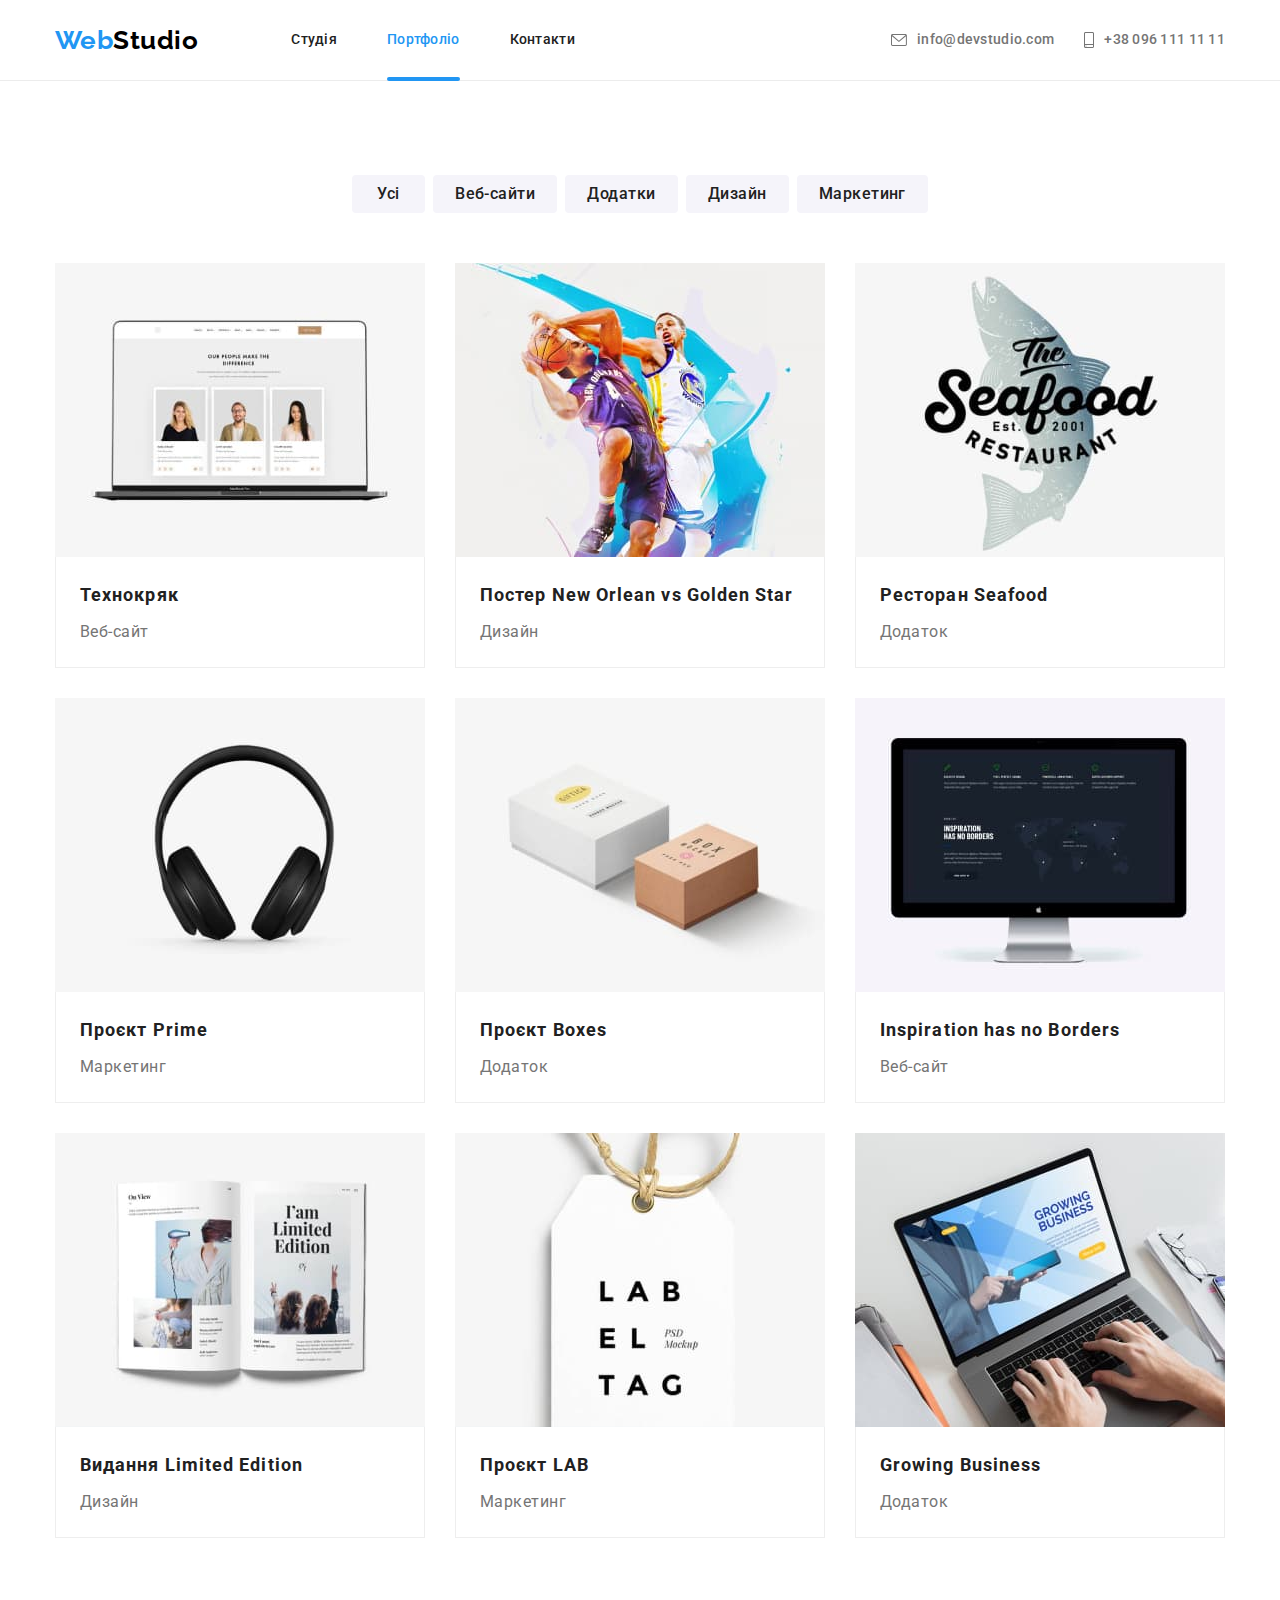
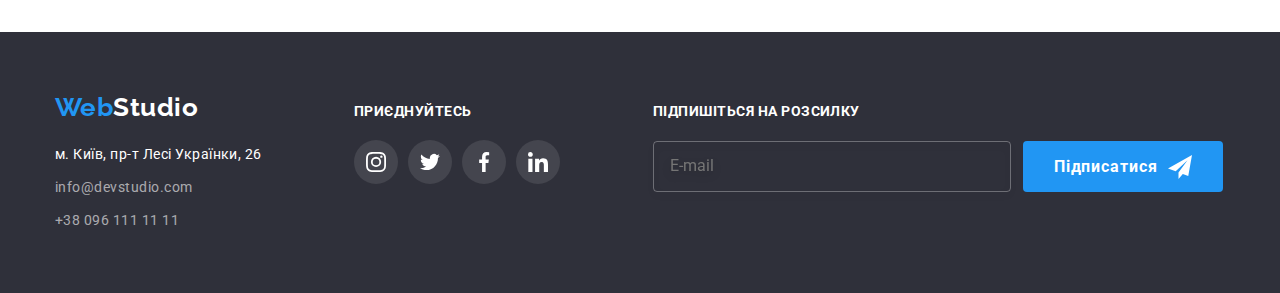
==== commit 317ad435: "Добавляет адаптив" ====
--- a/portfolio.html
+++ b/portfolio.html
@@ -53,12 +53,12 @@
           <nav class="nav">
             <ul class="nav__list">
               <li class="nav__item">
-                <a class="nav__link nav__link--current" href="./index.html"
+                <a class="nav__link" href="./index.html"
                   >Студія</a
                 >
               </li>
               <li class="nav__item">
-                <a class="nav__link" href="./portfolio.html">Портфоліо</a>
+                <a class="nav__link nav__link--current" href="./portfolio.html">Портфоліо</a>
               </li>
               <li class="nav__item">
                 <a class="nav__link" href="">Контакти</a>
